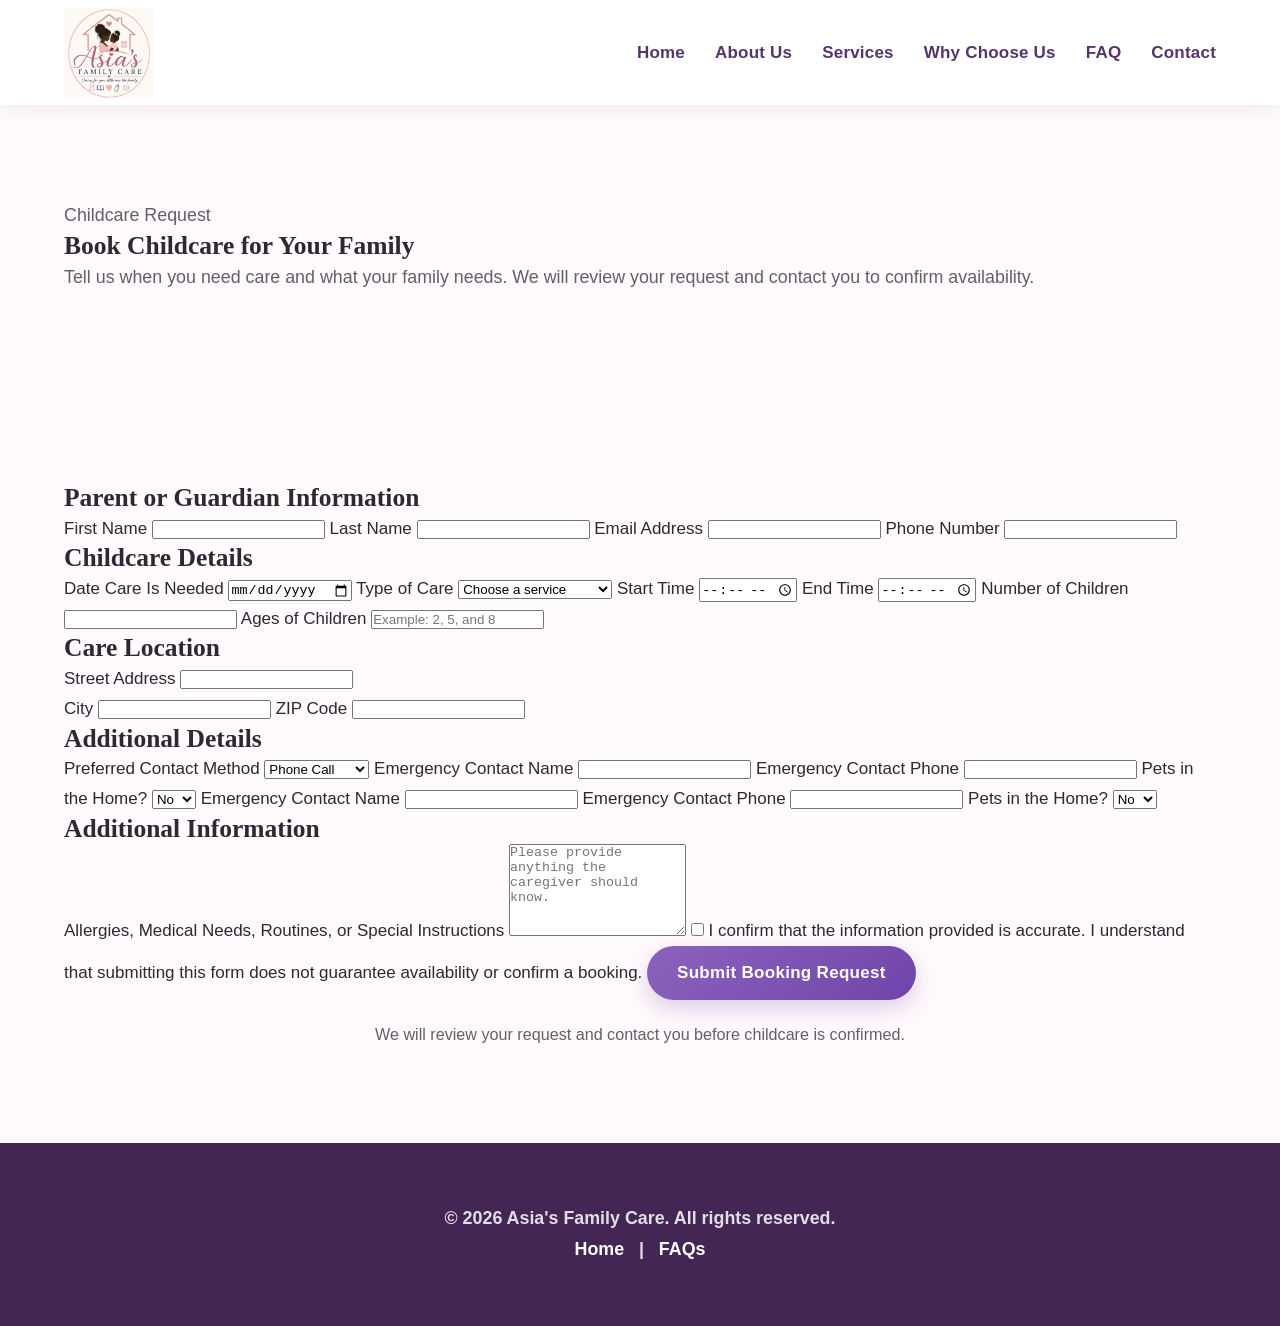
==== book.html @ 5b21bbe9 "Update book.html" ====
<!DOCTYPE html>
<html lang="en">

<head>
  <meta charset="UTF-8">

  <meta
    name="viewport"
    content="width=device-width, initial-scale=1.0"
  >

  <title>Book Childcare | Asia's Family Care</title>

  <meta
    name="description"
    content="Request in-home babysitting or nanny services from Asia's Family Care."
  >

  <link
    rel="stylesheet"
    href="https://cdnjs.cloudflare.com/ajax/libs/font-awesome/6.5.2/css/all.min.css"
  >

  <link rel="stylesheet" href="styles.css">
</head>

<body>

  <header class="site-header">
    <div class="container header-inner">

      <a href="index.html" aria-label="Asia's Family Care home">
        <img
          src="logo.jpg.jpeg"
          alt="Asia's Family Care"
          class="logo"
        >
      </a>

      <button
        class="menu-button"
        type="button"
        aria-label="Open navigation menu"
        aria-expanded="false"
      >
        <i class="fa-solid fa-bars"></i>
      </button>

      <nav class="main-nav">
        <a href="index.html">Home</a>
        <a href="index.html#about">About Us</a>
        <a href="index.html#services">Services</a>
        <a href="index.html#why-choose-us">Why Choose Us</a>
        <a href="faq.html">FAQ</a>
        <a href="index.html#contact">Contact</a>
      </nav>

    </div>
  </header>

  <main>

    <section class="booking-intro">
      <div class="container">

        <p class="booking-label">Childcare Request</p>

        <h1>Book Childcare for Your Family</h1>

        <p>
          Tell us when you need care and what your family needs.
          We will review your request and contact you to confirm availability.
        </p>

      </div>
    </section>

    <section class="booking-form-section">
      <div class="container">

        <form
          class="booking-form"
          action="https://formsubmit.co/asiafamilycare3@gmail.com"
          method="POST"
        >

          <input
            type="hidden"
            name="_subject"
            value="New Childcare Booking Request"
          >

          <input
            type="hidden"
            name="_captcha"
            value="false"
          >

          <input
            type="hidden"
            name="_template"
            value="table"
          >

          <h2>Parent or Guardian Information</h2>

          <div class="form-grid">

            <label>
              First Name
              <input
                type="text"
                name="First Name"
                required
              >
            </label>

            <label>
              Last Name
              <input
                type="text"
                name="Last Name"
                required
              >
            </label>

            <label>
              Email Address
              <input
                type="email"
                name="Email"
                required
              >
            </label>

            <label>
              Phone Number
              <input
                type="tel"
                name="Phone Number"
                required
              >
            </label>

          </div>

          <h2>Childcare Details</h2>

          <div class="form-grid">

            <label>
              Date Care Is Needed
              <input
                type="date"
                name="Care Date"
                required
              >
            </label>

            <label>
              Type of Care
              <select
                name="Type of Care"
                required
              >
                <option value="">Choose a service</option>
                <option>In-Home Babysitting</option>
                <option>Nanny Services</option>
                <option>Overnight Childcare</option>
                <option>Date Night Babysitting</option>
                <option>Last-Minute Care</option>
                <option>Flexible Scheduling</option>
              </select>
            </label>

            <label>
              Start Time
              <input
                type="time"
                name="Start Time"
                required
              >
            </label>

            <label>
              End Time
              <input
                type="time"
                name="End Time"
                required
              >
            </label>

            <label>
              Number of Children
              <input
                type="number"
                name="Number of Children"
                min="1"
                required
              >
            </label>

            <label>
              Ages of Children
              <input
                type="text"
                name="Ages of Children"
                placeholder="Example: 2, 5, and 8"
                required
              >
            </label>

          </div>

          <h2>Care Location</h2>

          <label>
            Street Address
            <input
              type="text"
              name="Street Address"
              required
            >
          </label>

          <div class="form-grid">

            <label>
              City
              <input
                type="text"
                name="City"
                required
              >
            </label>

            <label>
              ZIP Code
              <input
                type="text"
                name="ZIP Code"
                required
              >
            </label>

          </div>
          <h2>Additional Details</h2>

<div class="form-grid">

  <label>
    Preferred Contact Method
    <select name="Preferred Contact Method">
      <option>Phone Call</option>
      <option>Text Message</option>
      <option>Email</option>
    </select>
  </label>
<label>
  Emergency Contact Name
  <input type="text" name="Emergency Contact Name">
</label>

<label>
  Emergency Contact Phone
  <input type="tel" name="Emergency Contact Phone">
</label>

<label>
  Pets in the Home?
  <select name="Pets in Home">
    <option>No</option>
    <option>Yes</option>
  </select>
</label>
  <label>
    Emergency Contact Name
    <input type="text" name="Emergency Contact Name">
  </label>

  <label>
    Emergency Contact Phone
    <input type="tel" name="Emergency Contact Phone">
  </label>

  <label>
    Pets in the Home?
    <select name="Pets in Home">
      <option>No</option>
      <option>Yes</option>
    </select>
  </label>

</div>

          <h2>Additional Information</h2>

          <label>
            Allergies, Medical Needs, Routines, or Special Instructions
            <textarea
              name="Special Instructions"
              rows="6"
              placeholder="Please provide anything the caregiver should know."
            ></textarea>
          </label>

          <label class="checkbox-row">
            <input
              type="checkbox"
              name="Information Confirmation"
              required
            >

            <span>
              I confirm that the information provided is accurate.
              I understand that submitting this form does not guarantee
              availability or confirm a booking.
            </span>
          </label>

          <button
            type="submit"
            class="button booking-submit-button"
          >
            Submit Booking Request
          </button>

          <p class="form-note">
            We will review your request and contact you before childcare is confirmed.
          </p>

        </form>

      </div>
    </section>

  </main>

  <footer>
    <div class="container">

      <p>
        &copy; 2026 Asia's Family Care. All rights reserved.
      </p>

      <p>
        <a href="index.html">Home</a>
        &nbsp; | &nbsp;
        <a href="faq.html">FAQs</a>
      </p>

    </div>
  </footer>

  <script src="script.js"></script>

</body>
</html>
---- styles.css ----
/* =========================================
   Asia's Family Care
   Professional Website Styles
========================================= */

:root {
  --purple-dark: #56356c;
  --purple: #8b63bd;
  --purple-light: #eee5f8;
  --pink: #d9689d;
  --pink-light: #fff1f7;
  --cream: #fffafc;
  --white: #ffffff;
  --text-dark: #2f2733;
  --text-light: #665d69;
  --border: #e7dce9;
  --shadow: 0 12px 35px rgba(73, 45, 82, 0.12);
  --shadow-hover: 0 18px 45px rgba(73, 45, 82, 0.18);
}

/* Reset */

* {
  margin: 0;
  padding: 0;
  box-sizing: border-box;
}

html {
  scroll-behavior: smooth;
  font-size: 17px;
}

body {
  font-family: "Segoe UI", Arial, Helvetica, sans-serif;
  background: var(--cream);
  color: var(--text-dark);
  line-height: 1.75;
  animation: pageFadeIn 0.7s ease-in;
}

img {
  max-width: 100%;
}

.container {
  width: min(90%, 1200px);
  margin: 0 auto;
}

/* Headings and text */

h1,
h2,
h3 {
  font-family: Georgia, "Times New Roman", serif;
  line-height: 1.2;
}

p {
  font-size: 1.05rem;
  color: var(--text-light);
}

section {
  padding: 95px 0;
}

/* Header */

header {
  background: rgba(255, 255, 255, 0.97);
  box-shadow: 0 3px 18px rgba(50, 35, 55, 0.08);
  position: sticky;
  top: 0;
  z-index: 1000;
}

.header-inner {
  min-height: 105px;
  display: flex;
  justify-content: space-between;
  align-items: center;
  gap: 30px;
}

.logo {
  display: block;
  height: 90px;
  width: auto;
  animation: logoDrop 0.8s ease-out;
}

.main-nav,
nav {
  display: flex;
  align-items: center;
  gap: 30px;
}

.main-nav a,
nav a {
  position: relative;
  color: var(--purple-dark);
  text-decoration: none;
  font-size: 1rem;
  font-weight: 700;
  letter-spacing: 0.2px;
  transition: color 0.25s ease;
}

.main-nav a::after,
nav a::after {
  content: "";
  position: absolute;
  left: 0;
  bottom: -7px;
  width: 0;
  height: 3px;
  background: var(--pink);
  border-radius: 10px;
  transition: width 0.25s ease;
}

.main-nav a:hover,
nav a:hover {
  color: var(--pink);
}

.main-nav a:hover::after,
nav a:hover::after {
  width: 100%;
}

/* Mobile menu button */

.menu-button {
  display: none;
  border: 0;
  background: var(--purple-light);
  color: var(--purple-dark);
  padding: 11px 15px;
  border-radius: 10px;
  font-size: 1.4rem;
  cursor: pointer;
}

/* Buttons */

.button,
.quote-submit-button {
  display: inline-flex;
  justify-content: center;
  align-items: center;
  min-height: 54px;
  padding: 14px 30px;
  border: none;
  border-radius: 50px;
  background: linear-gradient(135deg, var(--purple), #7045aa);
  color: var(--white);
  text-decoration: none;
  font-size: 1rem;
  font-weight: 800;
  letter-spacing: 0.3px;
  cursor: pointer;
  box-shadow: 0 9px 22px rgba(112, 69, 170, 0.23);
  transition:
    transform 0.25s ease,
    box-shadow 0.25s ease,
    background 0.25s ease;
}

.button:hover,
.quote-submit-button:hover {
  background: linear-gradient(135deg, #7e55b7, #603593);
  transform: translateY(-3px);
  box-shadow: 0 13px 28px rgba(112, 69, 170, 0.3);
}

.button:active,
.quote-submit-button:active {
  transform: scale(0.97);
}

/* Hero section */

.hero {
  position: relative;
  overflow: hidden;
  padding: 110px 0;
  background:
    radial-gradient(circle at 85% 20%, rgba(217, 104, 157, 0.13), transparent 34%),
    linear-gradient(135deg, #fff6fa 0%, #f1eafd 100%);
}

.hero::before {
  content: "";
  position: absolute;
  width: 280px;
  height: 280px;
  border-radius: 50%;
  top: -130px;
  left: -100px;
  background: rgba(139, 99, 189, 0.08);
}

.hero-grid {
  position: relative;
  display: grid;
  grid-template-columns: 1.05fr 0.95fr;
  gap: 70px;
  align-items: center;
}

.hero h1 {
  max-width: 720px;
  margin-bottom: 24px;
  color: var(--purple-dark);
  font-size: clamp(3rem, 6vw, 4.5rem);
  letter-spacing: -1.5px;
}

.hero h1 span,
.hero span {
  color: var(--pink);
}

.hero p {
  max-width: 650px;
  margin-bottom: 34px;
  font-size: 1.25rem;
  line-height: 1.75;
}

.hero img {
  width: 100%;
  display: block;
  border-radius: 30px;
  border: 8px solid rgba(255, 255, 255, 0.75);
  box-shadow: 0 25px 60px rgba(59, 38, 66, 0.2);
}

/* Section headings */

.section-heading {
  max-width: 750px;
  margin: 0 auto 60px;
  text-align: center;
}

.section-heading h2 {
  margin-bottom: 16px;
  color: var(--purple-dark);
  font-size: clamp(2.3rem, 4vw, 3.2rem);
}

.section-heading h2::after {
  content: "";
  display: block;
  width: 75px;
  height: 5px;
  margin: 18px auto 0;
  border-radius: 10px;
  background: linear-gradient(90deg, var(--purple), var(--pink));
}

.section-heading p {
  font-size: 1.1rem;
}

/* Services */

.service-grid {
  display: grid;
  grid-template-columns: repeat(auto-fit, minmax(270px, 1fr));
  gap: 32px;
}

.service-card,
.feature-card {
  position: relative;
  overflow: hidden;
  min-height: 100%;
  padding: 42px 32px;
  border: 1px solid rgba(139, 99, 189, 0.12);
  border-radius: 24px;
  background: var(--white);
  text-align: center;
  box-shadow: var(--shadow);
  animation: fadeUp 0.8s ease both;
  transition:
    transform 0.3s ease,
    box-shadow 0.3s ease,
    border-color 0.3s ease;
}

.service-card::before,
.feature-card::before {
  content: "";
  position: absolute;
  top: 0;
  left: 0;
  width: 100%;
  height: 6px;
  background: linear-gradient(90deg, var(--purple), var(--pink));
}

.service-card:hover,
.feature-card:hover {
  transform: translateY(-10px);
  border-color: rgba(139, 99, 189, 0.3);
  box-shadow: var(--shadow-hover);
}

.service-card h3,
.feature-card h3 {
  margin: 22px 0 14px;
  color: var(--purple-dark);
  font-size: 1.55rem;
}

.service-card p,
.feature-card p {
  font-size: 1.02rem;
}

/* About and welcome image layouts */

.about-grid,
.welcome-grid {
  display: grid;
  grid-template-columns: 1fr 1fr;
  align-items: center;
  gap: 65px;
}

.about-image,
.welcome-image,
.caregiver-image {
  width: 100%;
  height: auto;
  overflow: visible;
}

.about-image img,
.welcome-image img,
.caregiver-image img {
  width: 100%;
  height: auto;
  max-height: none;
  object-fit: contain;
  object-position: center;
  display: block;
  border-radius: 25px;
  box-shadow: var(--shadow);
}

/* About preview */

.about-preview {
  background: var(--white);
}

.about-preview h2 {
  margin-bottom: 20px;
  color: var(--purple-dark);
  font-size: clamp(2.2rem, 4vw, 3rem);
}

.about-preview p {
  margin-bottom: 18px;
}

/* Why choose us */

.why-choose-us {
  position: relative;
  overflow: hidden;
  background:
    radial-gradient(circle at 90% 10%, rgba(255, 255, 255, 0.12), transparent 28%),
    linear-gradient(135deg, #8b63bd 0%, #5c3875 100%);
  color: var(--white);
  animation: fadeUp 0.8s ease both;
}

.why-choose-us h2,
.why-choose-us h3 {
  color: var(--white);
}

.why-choose-us p {
  color: rgba(255, 255, 255, 0.9);
}

/* FAQ */

.faq-item {
  max-width: 850px;
  margin: 0 auto 20px;
  padding: 25px 28px;
  border: 1px solid var(--border);
  border-radius: 16px;
  background: var(--white);
  box-shadow: 0 8px 24px rgba(66, 43, 73, 0.08);
  animation: fadeUp 0.8s ease both;
}

.faq-item h3 {
  margin-bottom: 10px;
  color: var(--purple-dark);
  font-size: 1.3rem;
}

/* Quote page */

.quote-intro {
  padding: 75px 20px 45px;
  background:
    radial-gradient(circle at 80% 20%, rgba(217, 104, 157, 0.1), transparent 30%),
    #fff8fb;
  text-align: center;
}

.quote-intro h1 {
  margin-bottom: 18px;
  color: var(--purple-dark);
  font-size: clamp(2.5rem, 5vw, 4rem);
}

.quote-intro p {
  max-width: 700px;
  margin: 0 auto;
  font-size: 1.15rem;
}

.quote-form-section {
  padding: 35px 20px 90px;
  background: #fff8fb;
}

.quote-form {
  max-width: 760px;
  margin: 0 auto;
  padding: 42px;
  border: 1px solid rgba(139, 99, 189, 0.14);
  border-radius: 26px;
  background: var(--white);
  box-shadow: 0 18px 50px rgba(67, 42, 76, 0.12);
}

.quote-form label {
  display: block;
  margin-bottom: 23px;
  color: #493253;
  font-size: 1rem;
  font-weight: 750;
}

.quote-form input,
.quote-form select,
.quote-form textarea {
  display: block;
  width: 100%;
  min-height: 52px;
  margin-top: 9px;
  padding: 14px 16px;
  border: 1.5px solid #d7c8dd;
  border-radius: 12px;
  background: #fff;
  color: var(--text-dark);
  font: inherit;
  font-size: 1rem;
  transition:
    border-color 0.2s ease,
    box-shadow 0.2s ease;
}

.quote-form textarea {
  min-height: 145px;
  resize: vertical;
}

.quote-form input:focus,
.quote-form select:focus,
.quote-form textarea:focus {
  outline: none;
  border-color: var(--purple);
  box-shadow: 0 0 0 4px rgba(139, 99, 189, 0.14);
}

.quote-form .checkbox-row {
  display: flex;
  align-items: flex-start;
  gap: 12px;
  font-weight: 500;
  line-height: 1.55;
}

.quote-form .checkbox-row input {
  width: 21px;
  height: 21px;
  min-height: 0;
  margin-top: 4px;
  flex-shrink: 0;
}

.quote-submit-button {
  width: 100%;
  margin-top: 8px;
  font-size: 1.05rem;
}

.form-note {
  margin-top: 20px;
  text-align: center;
  color: var(--text-light);
  font-size: 0.95rem;
}

/* Floating booking button */

.floating-book-button {
  animation: gentlePulse 2.3s infinite;
}

/* Footer */

footer {
  padding: 60px 20px;
  background: #432653;
  color: var(--white);
  text-align: center;
}

footer p {
  color: rgba(255, 255, 255, 0.85);
}

footer a {
  color: var(--white);
  font-weight: 700;
  text-decoration: none;
}

footer a:hover {
  color: #f3b7d1;
  text-decoration: underline;
}

/* Animations */

@keyframes pageFadeIn {
  from {
    opacity: 0;
  }

  to {
    opacity: 1;
  }
}

@keyframes logoDrop {
  from {
    opacity: 0;
    transform: translateY(-18px);
  }

  to {
    opacity: 1;
    transform: translateY(0);
  }
}

@keyframes fadeUp {
  from {
    opacity: 0;
    transform: translateY(24px);
  }

  to {
    opacity: 1;
    transform: translateY(0);
  }
}

@keyframes gentlePulse {
  0%,
  100% {
    transform: scale(1);
  }

  50% {
    transform: scale(1.05);
  }
}

/* Tablet and mobile */

@media (max-width: 900px) {
  html {
    font-size: 16px;
  }

  section {
    padding: 75px 0;
  }

  .header-inner {
    min-height: 88px;
  }

  .logo {
    height: 72px;
  }

  .menu-button {
    display: block;
  }

  .main-nav,
  nav {
    display: none;
    position: absolute;
    top: 100%;
    left: 0;
    width: 100%;
    padding: 22px 5%;
    background: var(--white);
    box-shadow: 0 15px 25px rgba(50, 35, 55, 0.12);
  }

  .main-nav.open,
  nav.open {
    display: flex !important;
    flex-direction: column;
    align-items: flex-start;
    gap: 18px;
  }

  .main-nav a,
  nav a {
    width: 100%;
    padding: 8px 0;
    font-size: 1.05rem;
  }

  .hero {
    padding: 75px 0;
  }

  .hero-grid,
  .about-grid,
  .welcome-grid {
    grid-template-columns: 1fr;
    gap: 42px;
  }

  .hero-grid {
    text-align: center;
  }

  .hero h1 {
    margin-left: auto;
    margin-right: auto;
    font-size: clamp(2.7rem, 9vw, 3.8rem);
  }

  .hero p {
    margin-left: auto;
    margin-right: auto;
  }

  .hero img {
    max-width: 700px;
    margin: 0 auto;
  }
}

/* Small phones */

@media (max-width: 600px) {
  .container {
    width: 92%;
  }

  section {
    padding: 62px 0;
  }

  .hero {
    padding: 58px 0;
  }

  .hero h1 {
    font-size: 2.65rem;
    letter-spacing: -0.7px;
  }

  .hero p {
    font-size: 1.08rem;
  }

  .section-heading {
    margin-bottom: 42px;
  }

  .section-heading h2 {
    font-size: 2.25rem;
  }

  .service-grid {
    grid-template-columns: 1fr;
  }

  .service-card,
  .feature-card {
    padding: 35px 24px;
  }

  .quote-intro {
    padding: 58px 18px 35px;
  }

  .quote-intro h1 {
    font-size: 2.45rem;
  }

  .quote-form-section {
    padding: 25px 14px 65px;
  }

  .quote-form {
    padding: 28px 19px;
    border-radius: 20px;
  }

  .button {
    width: 100%;
    max-width: 330px;
  }
}

/* Accessibility */

@media (prefers-reduced-motion: reduce) {
  *,
  *::before,
  *::after {
    animation: none !important;
    transition: none !important;
    scroll-behavior: auto !important;
  }
}
/* Stronger, bolder website text */

body {
  font-weight: 500;
}

.hero h1 {
  font-weight: 900;
  letter-spacing: -1px;
  text-shadow: 0 2px 8px rgba(93, 59, 115, 0.08);
}

.hero p {
  font-weight: 600;
  color: #4b4050;
}

.hero > .container p:first-child,
.hero-grid > div > p:first-child {
  font-weight: 700;
  color: #4d3b58;
  letter-spacing: 0.3px;
}

.section-heading h2,
.about-preview h2,
.quote-intro h1 {
  font-weight: 900;
}

.section-heading p,
.about-preview p,
.service-card p,
.feature-card p,
.faq-item p {
  font-weight: 500;
  color: #514756;
}

.service-card h3,
.feature-card h3,
.faq-item h3 {
  font-weight: 800;
}

nav a,
.main-nav a {
  font-weight: 800;
}

.button,
.quote-submit-button {
  font-weight: 900;
}

footer,
footer p,
footer a {
  font-weight: 600;
}
.service-icon{
    width:90px;
    height:90px;
    margin:0 auto 25px;
    border-radius:50%;
    background:linear-gradient(135deg,#fde7f2,#efe8ff);
    display:flex;
    align-items:center;
    justify-content:center;
    box-shadow:0 10px 25px rgba(111,63,133,.15);
}

.service-icon i{
    font-size:42px;
    color:#7a4bb8;
}

.service-card:hover .service-icon{
    transform:scale(1.08);
    transition:.3s;
}
}
/* Professional FAQ cards */

.faq-preview-list{
  max-width:850px;
  margin:0 auto;
  display:grid;
  gap:16px;
}

.faq-preview-list details{
  background:white;
  border:1px solid #e7dce9;
  border-radius:18px;
  box-shadow:0 8px 24px rgba(66,43,73,.08);
  overflow:hidden;
}

.faq-preview-list summary{
  position:relative;
  padding:22px 65px 22px 24px;
  color:#56356c;
  font-size:1.12rem;
  font-weight:800;
  cursor:pointer;
  list-style:none;
}

.faq-preview-list summary::-webkit-details-marker{
  display:none;
}

.faq-preview-list summary::after{
  content:"+";
  position:absolute;
  right:22px;
  top:50%;
  transform:translateY(-50%);
  width:34px;
  height:34px;
  display:flex;
  align-items:center;
  justify-content:center;
  border-radius:50%;
  background:#eee5f8;
  color:#7045aa;
  font-size:24px;
  font-weight:bold;
}

.faq-preview-list details[open] summary::after{
  content:"−";
}

.faq-preview-list details p{
  padding:0 24px 22px;
  color:#514756;
  font-size:1rem;
  line-height:1.7;
}

.faq-preview-list details[open]{
  border-color:#cbb5df;
  box-shadow:0 12px 30px rgba(86,53,108,.14);
}
/* Full FAQ page */

.faq-page-intro {
  padding: 85px 0 45px;
  background:
    radial-gradient(
      circle at 85% 15%,
      rgba(217, 104, 157, 0.12),
      transparent 30%
    ),
    linear-gradient(135deg, #fff7fb, #f3edff);
}

.faq-page-intro .section-heading {
  margin-bottom: 0;
}

.faq-page-intro .section-heading > p:first-child {
  margin-bottom: 12px;
  color: var(--pink);
  font-weight: 800;
  letter-spacing: 1px;
  text-transform: uppercase;
}

.faq-page-intro h1 {
  margin-bottom: 20px;
  color: var(--purple-dark);
  font-size: clamp(2.7rem, 6vw, 4.4rem);
}

.faq-page-section {
  padding: 70px 0 95px;
  background: var(--cream);
}

.faq-booking-box {
  max-width: 850px;
  margin: 55px auto 0;
  padding: 45px 30px;
  border-radius: 25px;
  background:
    radial-gradient(
      circle at 90% 10%,
      rgba(255, 255, 255, 0.13),
      transparent 30%
    ),
    linear-gradient(135deg, var(--purple), var(--purple-dark));
  color: white;
  text-align: center;
  box-shadow: var(--shadow-hover);
}

.faq-booking-box p {
  margin-bottom: 8px;
  color: rgba(255, 255, 255, 0.88);
  font-weight: 600;
}

.faq-booking-box h2 {
  margin-bottom: 25px;
  color: white;
  font-size: clamp(2rem, 5vw, 3rem);
}

.faq-booking-box .button {
  background: white;
  color: var(--purple-dark);
}

.faq-booking-box .button:hover {
  background: var(--pink-light);
}

@media (max-width: 600px) {
  .faq-page-intro {
    padding: 60px 0 35px;
  }

  .faq-page-intro h1 {
    font-size: 2.65rem;
  }

  .faq-page-section {
    padding: 50px 0 70px;
  }

  .faq-preview-list summary {
    padding: 20px 62px 20px 20px;
    font-size: 1.05rem;
  }

  .faq-preview-list details p {
    padding: 0 20px 20px;
  }

  .faq-booking-box {
    padding: 38px 22px;
  }
}
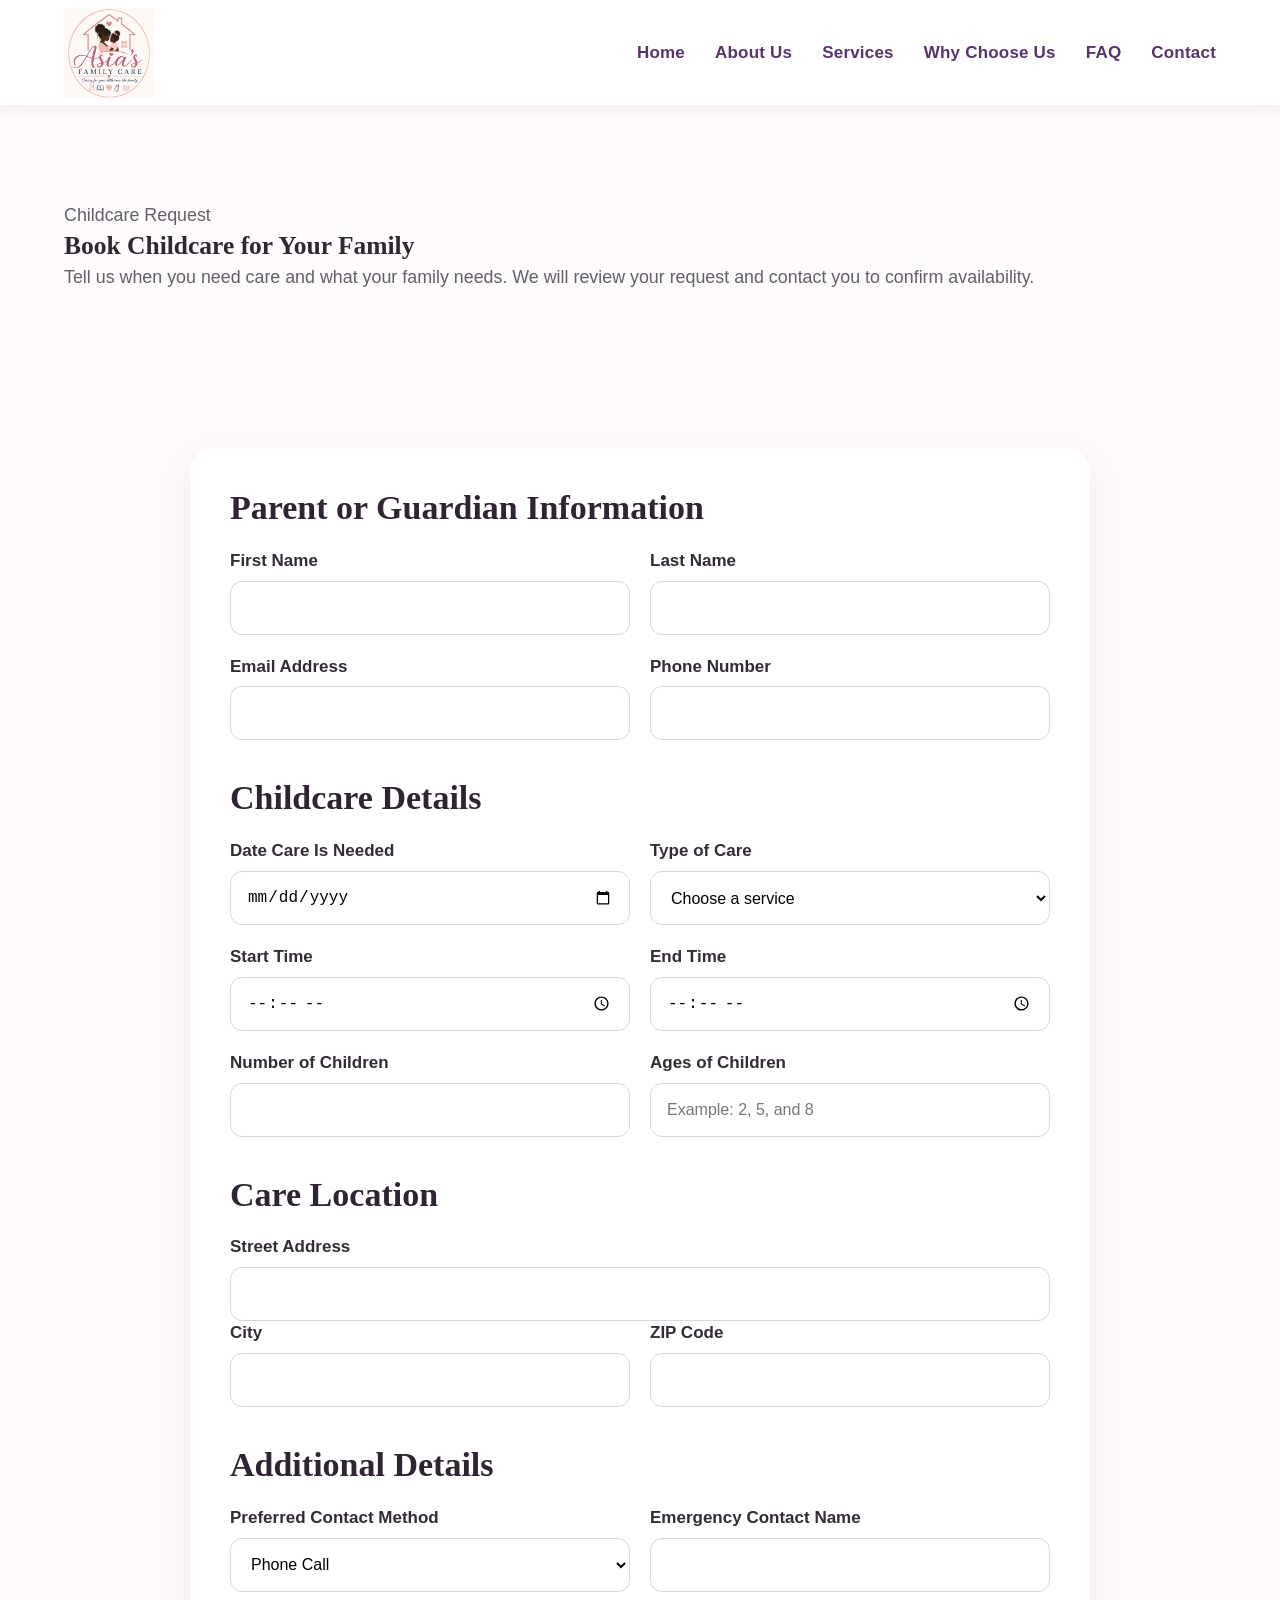
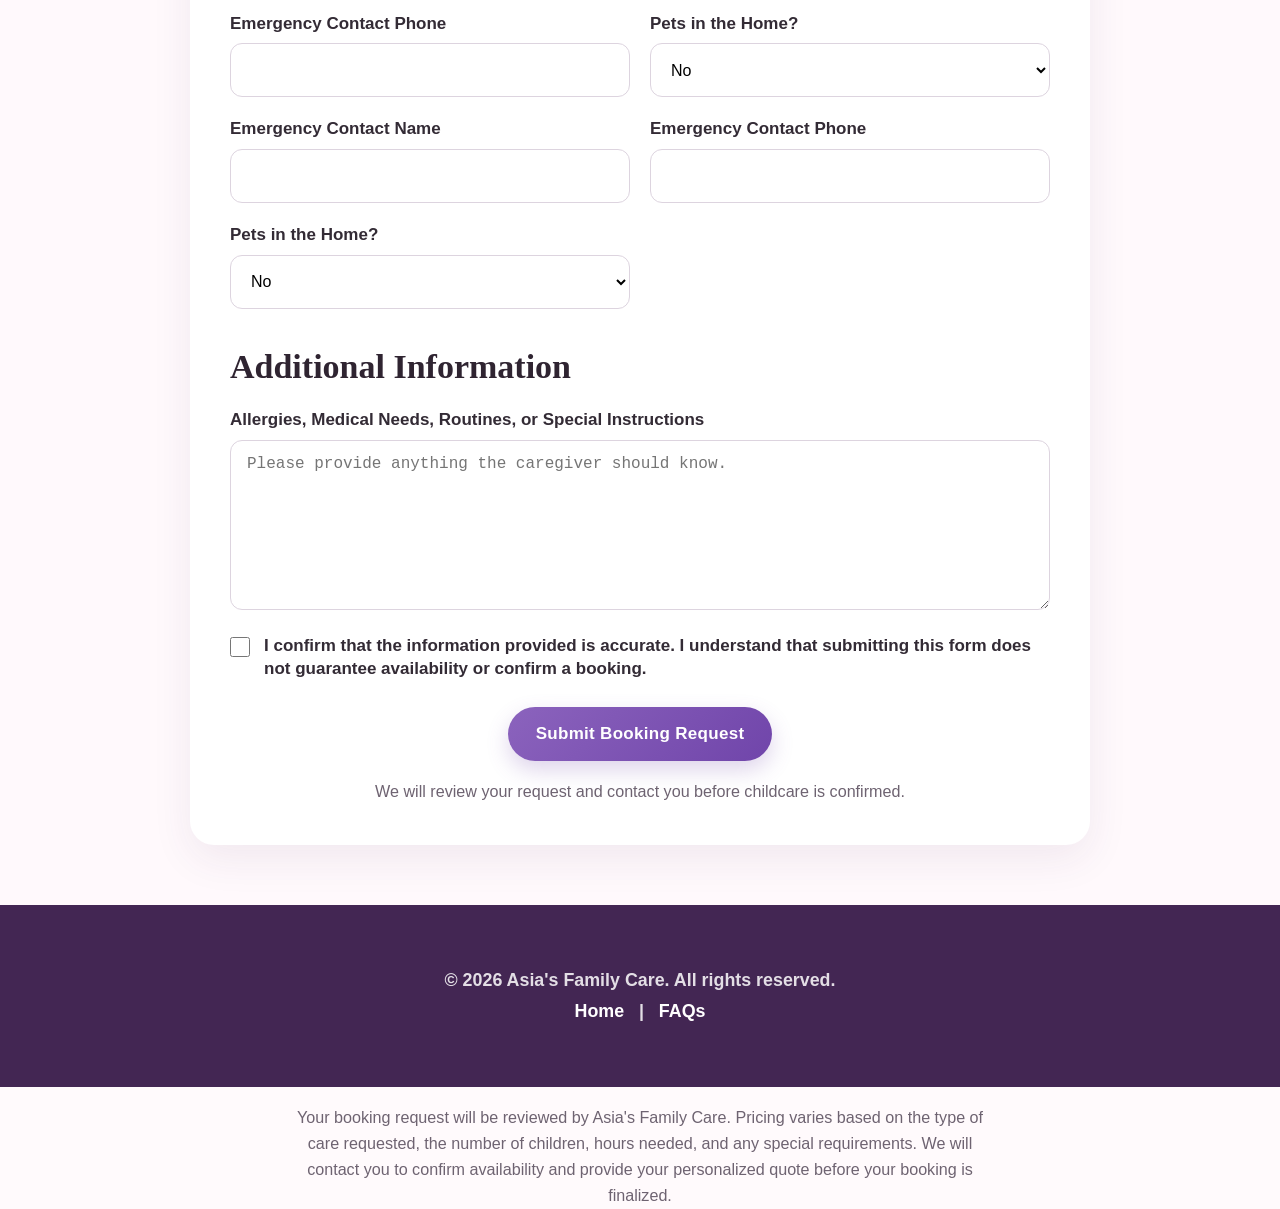
==== commit 13bc7d2d: "Update book.html" ====
--- a/book.html
+++ b/book.html
@@ -357,3 +357,6 @@
 
 </body>
 </html>
+<p class="form-note">
+  Your booking request will be reviewed by Asia's Family Care. Pricing varies based on the type of care requested, the number of children, hours needed, and any special requirements. We will contact you to confirm availability and provide your personalized quote before your booking is finalized.
+</p>
--- a/styles.css
+++ b/styles.css
@@ -997,3 +997,174 @@
     padding: 38px 22px;
   }
 }
+/* Booking form layout */
+.booking-form {
+  width: 100%;
+  max-width: 850px;
+  margin: 0 auto;
+  padding: 28px;
+  background: #ffffff;
+  border-radius: 24px;
+  box-sizing: border-box;
+}
+
+.booking-form h2 {
+  margin-top: 30px;
+  margin-bottom: 18px;
+}
+
+.booking-form label {
+  display: flex;
+  flex-direction: column;
+  gap: 8px;
+  width: 100%;
+  font-weight: 600;
+}
+
+.form-grid {
+  display: grid;
+  grid-template-columns: repeat(2, minmax(0, 1fr));
+  gap: 20px;
+}
+
+.booking-form input,
+.booking-form select,
+.booking-form textarea {
+  display: block;
+  width: 100%;
+  min-width: 0;
+  padding: 14px 16px;
+  font-size: 16px;
+  border: 1px solid #ddd4df;
+  border-radius: 12px;
+  background: #ffffff;
+  box-sizing: border-box;
+}
+
+.booking-form textarea {
+  resize: vertical;
+}
+
+/* Phone layout */
+@media (max-width: 700px) {
+  .booking-form-section {
+    padding: 35px 16px;
+  }
+
+  .booking-form {
+    padding: 22px 18px;
+    border-radius: 18px;
+  }
+
+  .form-grid {
+    grid-template-columns: 1fr;
+    gap: 16px;
+  }
+
+  .booking-form h2 {
+    font-size: 32px;
+    line-height: 1.1;
+  }
+
+  .booking-form label {
+    font-size: 18px;
+  }
+
+  .booking-form input,
+  .booking-form select,
+  .booking-form textarea {
+    width: 100%;
+    font-size: 16px;
+  }
+}
+/* Final booking page cleanup */
+
+.booking-form-section {
+  background: #fff9fc;
+  padding: 60px 20px;
+}
+
+.booking-form {
+  max-width: 900px;
+  padding: 40px;
+  box-shadow: 0 14px 40px rgba(77, 42, 91, 0.08);
+}
+
+.booking-form h2 {
+  color: #2f2431;
+  font-size: 34px;
+  margin-top: 38px;
+  margin-bottom: 20px;
+}
+
+.booking-form h2:first-of-type {
+  margin-top: 0;
+}
+
+.booking-form label {
+  color: #332b35;
+  line-height: 1.4;
+}
+
+.booking-form input,
+.booking-form select,
+.booking-form textarea {
+  min-height: 54px;
+}
+
+.booking-form textarea {
+  min-height: 170px;
+}
+
+.checkbox-row {
+  display: grid !important;
+  grid-template-columns: 22px 1fr;
+  align-items: start;
+  gap: 12px !important;
+  margin-top: 24px;
+}
+
+.checkbox-row input {
+  width: 20px !important;
+  min-height: 20px !important;
+  margin-top: 3px;
+}
+
+.booking-submit-button {
+  display: block;
+  width: fit-content;
+  margin: 26px auto 0;
+  padding: 16px 28px;
+  border: none;
+  cursor: pointer;
+}
+
+.form-note {
+  max-width: 720px;
+  margin: 18px auto 0;
+  text-align: center;
+  line-height: 1.6;
+  color: #6e6371;
+}
+
+@media (max-width: 700px) {
+  .booking-form-section {
+    padding: 28px 12px;
+  }
+
+  .booking-form {
+    padding: 26px 18px;
+  }
+
+  .booking-form h2 {
+    font-size: 30px;
+  }
+
+  .booking-submit-button {
+    width: 100%;
+  }
+
+  .form-note {
+    text-align: left;
+  }
+}
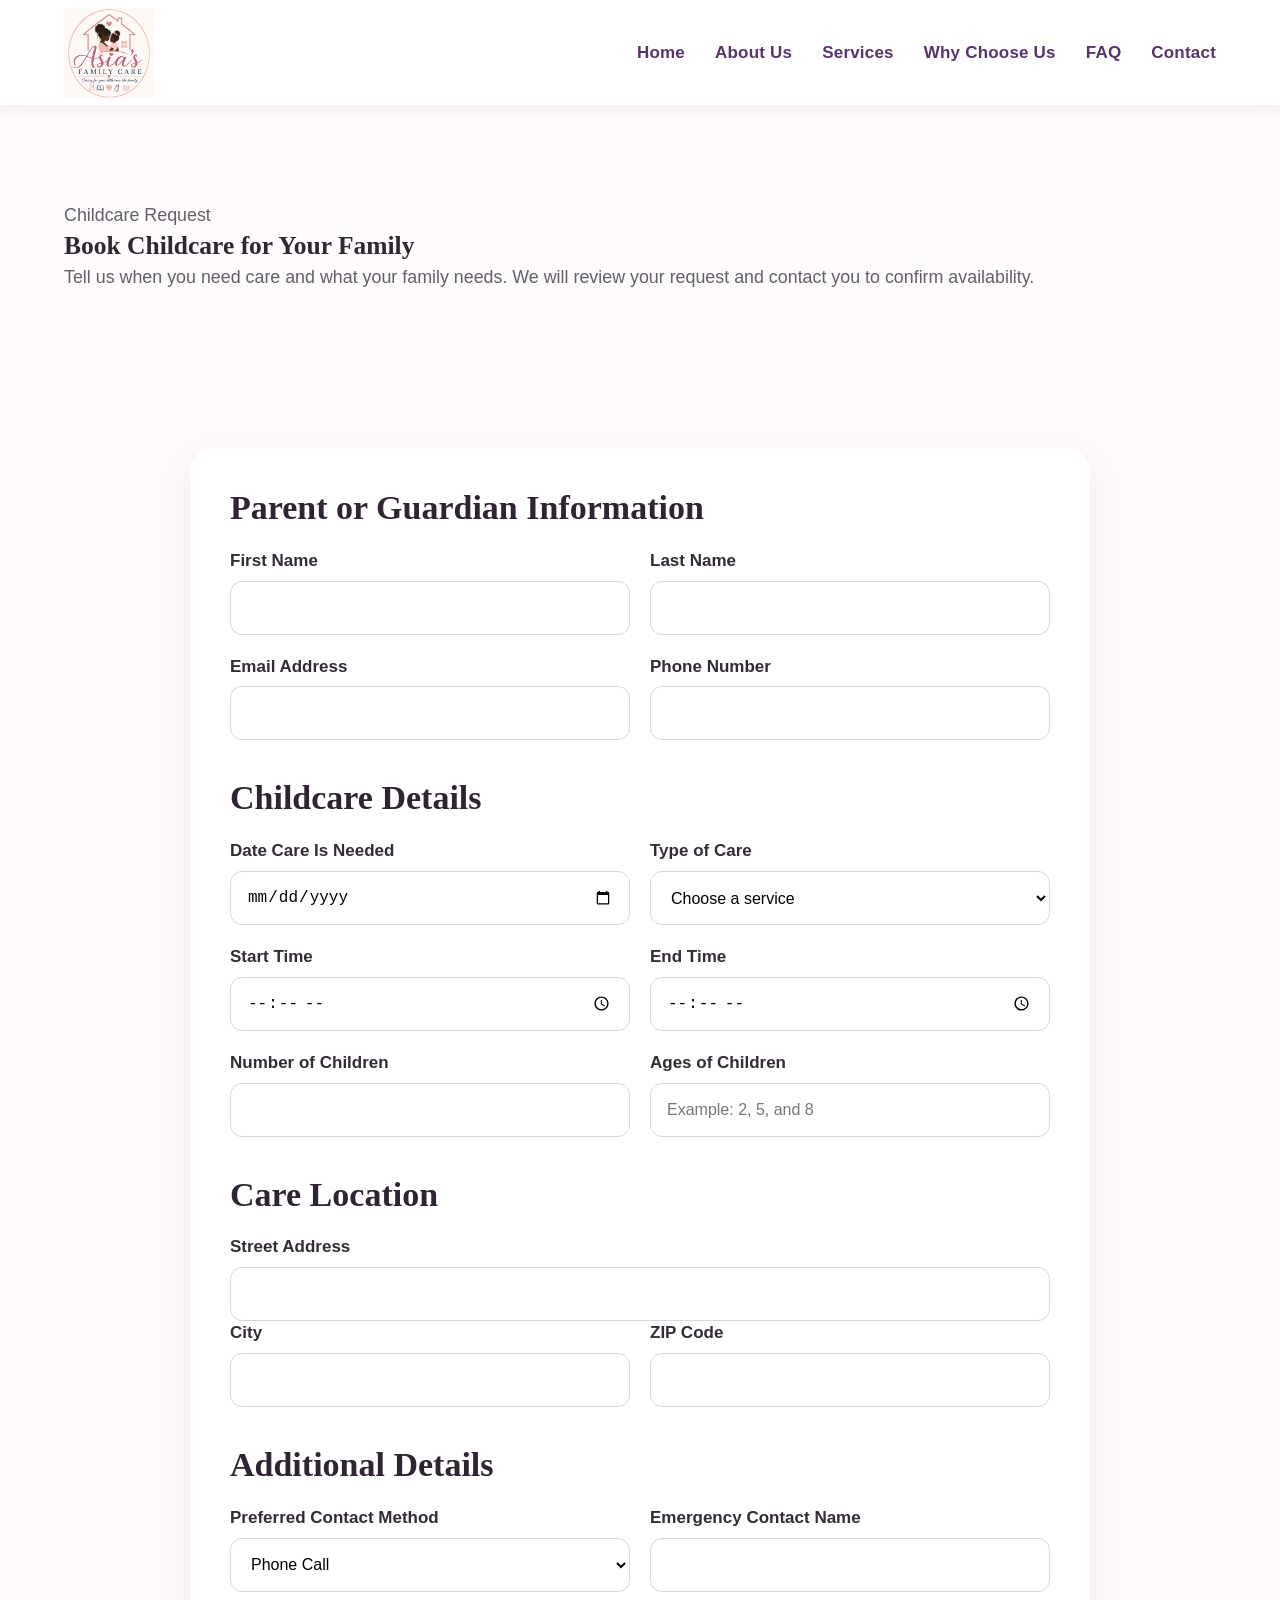
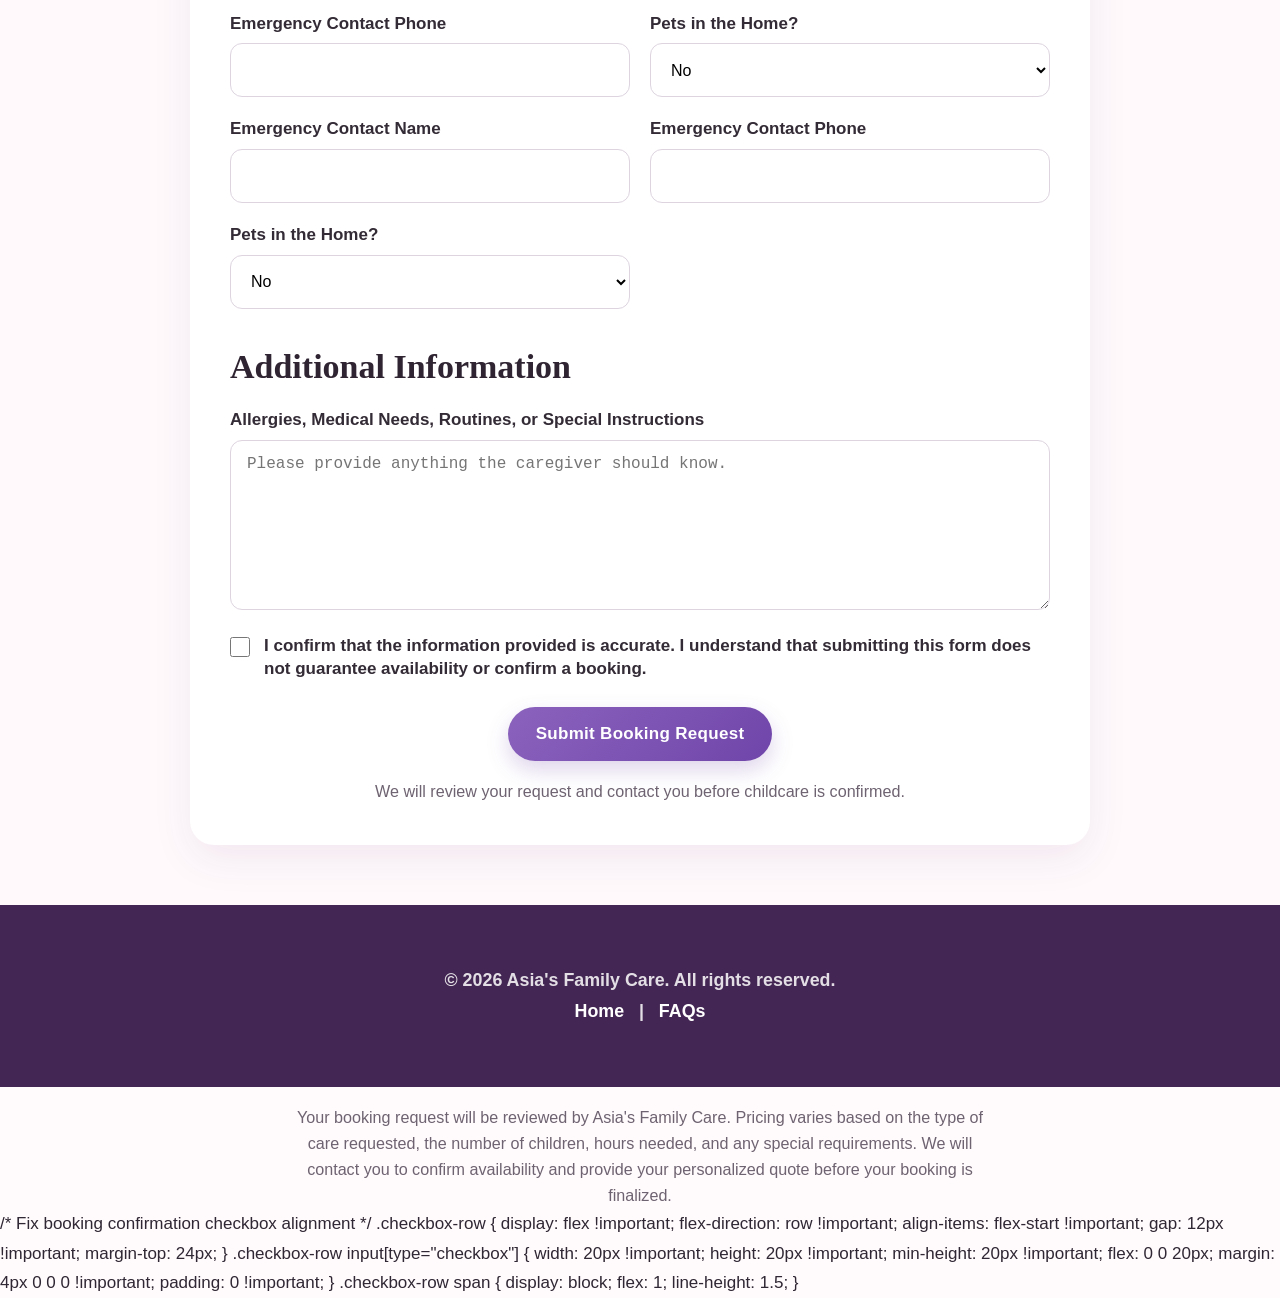
==== commit d58918f8: "Update book.html" ====
--- a/book.html
+++ b/book.html
@@ -360,3 +360,26 @@
 <p class="form-note">
   Your booking request will be reviewed by Asia's Family Care. Pricing varies based on the type of care requested, the number of children, hours needed, and any special requirements. We will contact you to confirm availability and provide your personalized quote before your booking is finalized.
 </p>
+/* Fix booking confirmation checkbox alignment */
+.checkbox-row {
+  display: flex !important;
+  flex-direction: row !important;
+  align-items: flex-start !important;
+  gap: 12px !important;
+  margin-top: 24px;
+}
+
+.checkbox-row input[type="checkbox"] {
+  width: 20px !important;
+  height: 20px !important;
+  min-height: 20px !important;
+  flex: 0 0 20px;
+  margin: 4px 0 0 0 !important;
+  padding: 0 !important;
+}
+
+.checkbox-row span {
+  display: block;
+  flex: 1;
+  line-height: 1.5;
+}
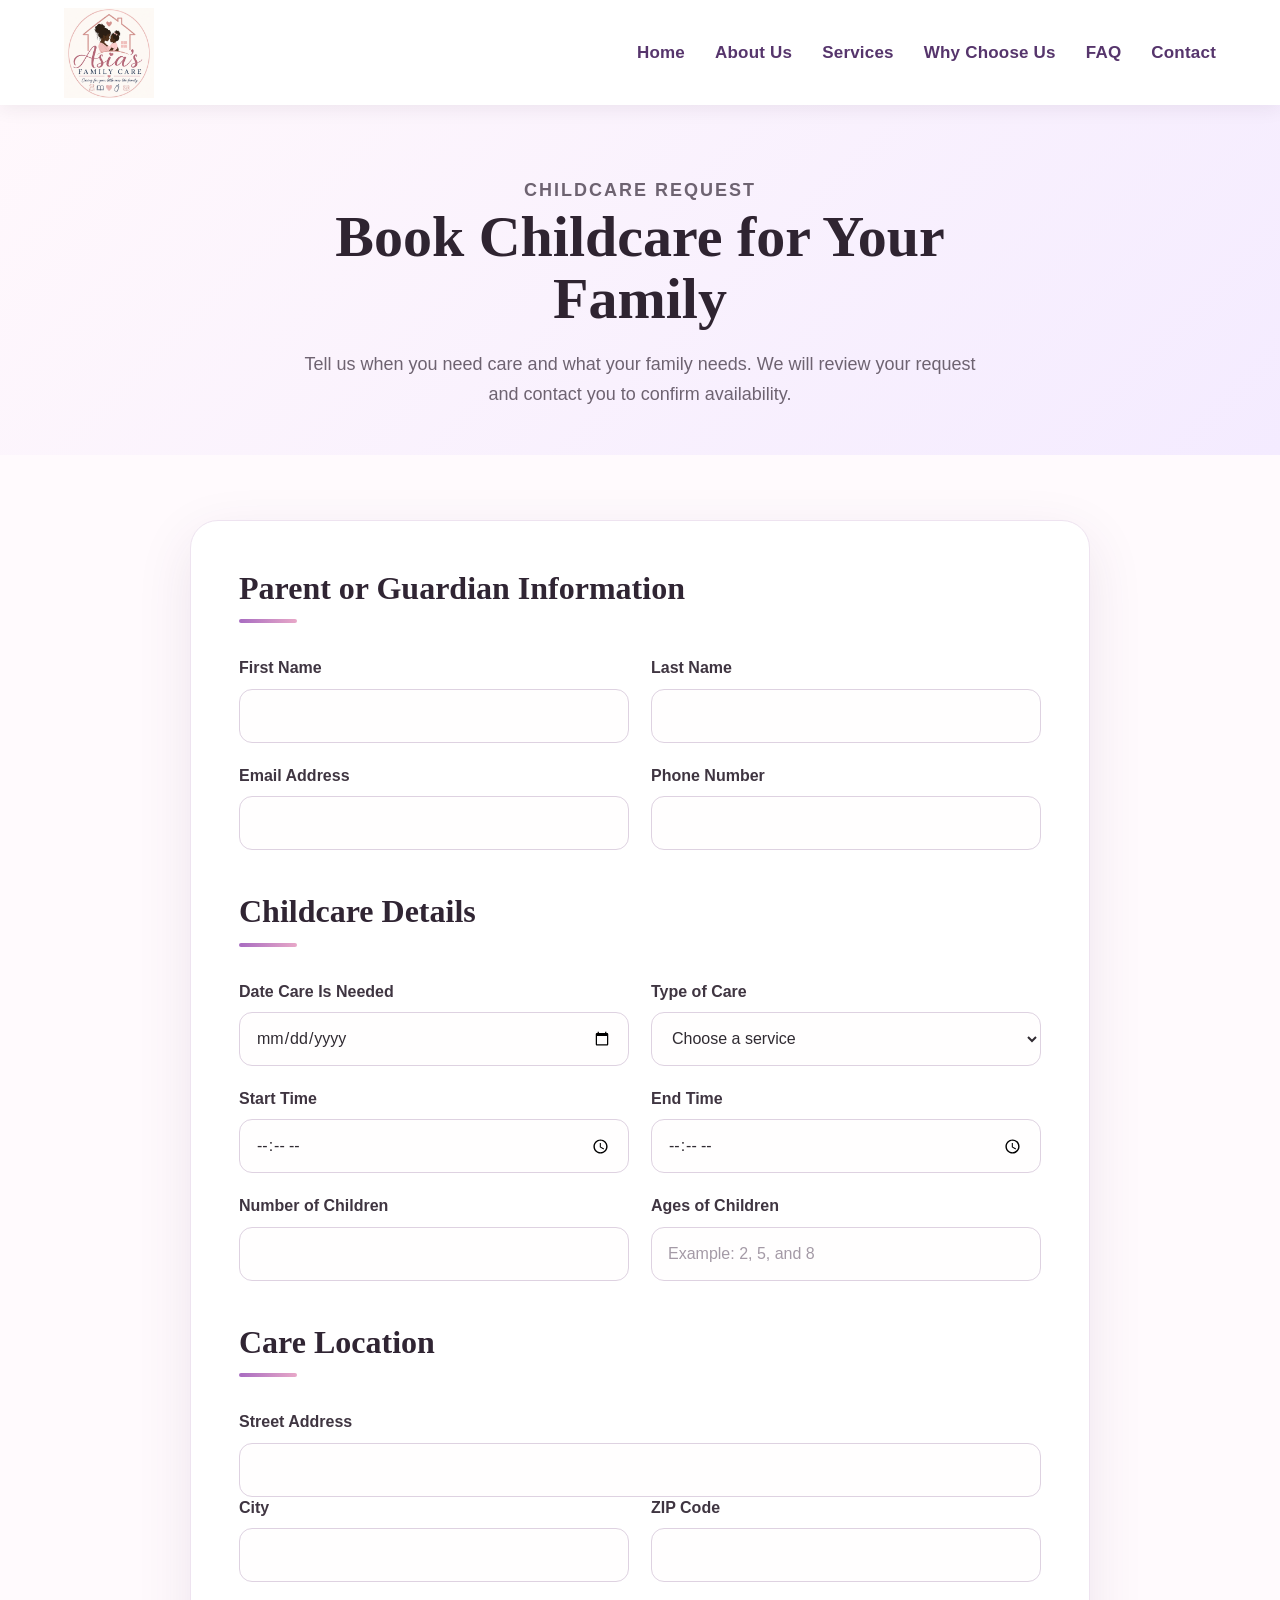
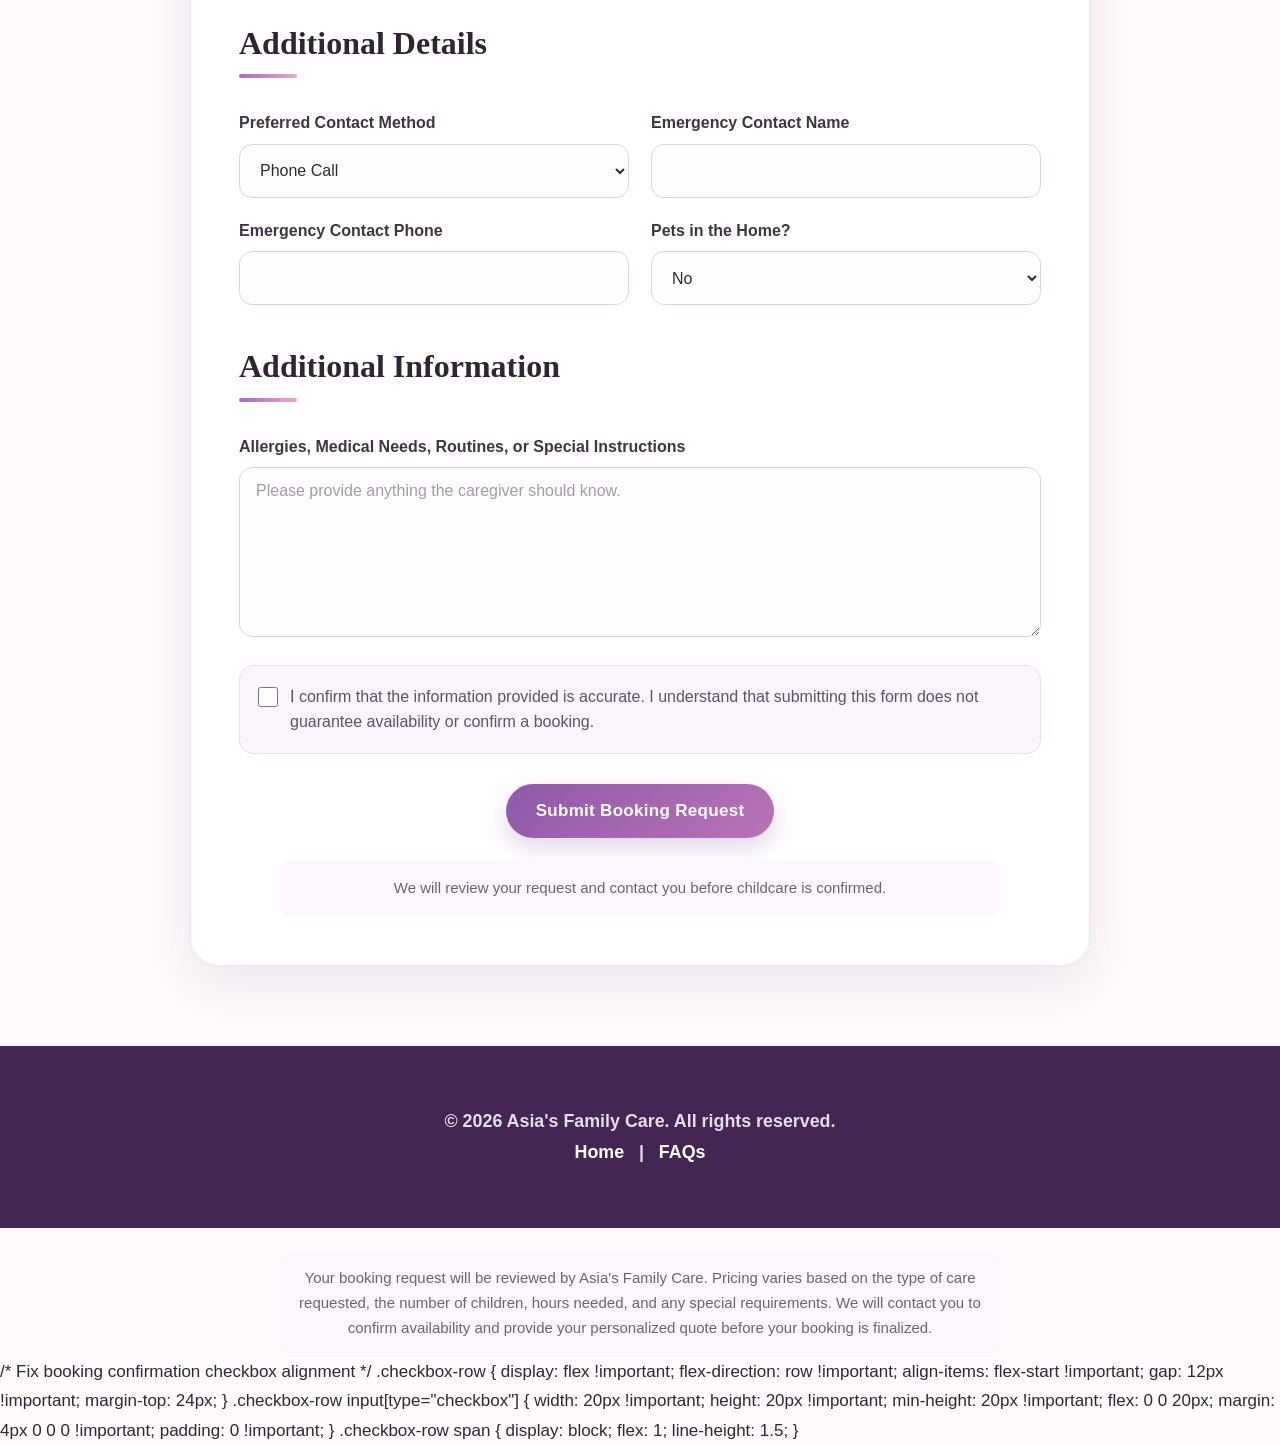
==== commit c6d6d382: "Update book.html" ====
--- a/book.html
+++ b/book.html
@@ -274,23 +274,7 @@
     <option>Yes</option>
   </select>
 </label>
-  <label>
-    Emergency Contact Name
-    <input type="text" name="Emergency Contact Name">
-  </label>
-
-  <label>
-    Emergency Contact Phone
-    <input type="tel" name="Emergency Contact Phone">
-  </label>
-
-  <label>
-    Pets in the Home?
-    <select name="Pets in Home">
-      <option>No</option>
-      <option>Yes</option>
-    </select>
-  </label>
+  
 
 </div>
 
--- a/styles.css
+++ b/styles.css
@@ -1168,3 +1168,263 @@
     text-align: left;
   }
 }
+/* =========================================
+   PROFESSIONAL BOOKING PAGE
+   ========================================= */
+
+.booking-intro {
+  padding: 70px 20px 45px;
+  text-align: center;
+  background: linear-gradient(135deg, #fff8fc 0%, #f4ebff 100%);
+}
+
+.booking-intro .container {
+  max-width: 760px;
+  margin: 0 auto;
+}
+
+.booking-label {
+  margin: 0 0 10px;
+  color: #7b4a91;
+  font-size: 15px;
+  font-weight: 800;
+  letter-spacing: 2px;
+  text-transform: uppercase;
+}
+
+.booking-intro h1 {
+  margin: 0 0 18px;
+  color: #2f2431;
+  font-size: clamp(38px, 6vw, 58px);
+  line-height: 1.08;
+}
+
+.booking-intro p {
+  max-width: 680px;
+  margin: 0 auto;
+  color: #6e6371;
+  font-size: 18px;
+  line-height: 1.7;
+}
+
+.booking-form-section {
+  padding: 65px 20px 80px;
+  background: #fffafd;
+}
+
+.booking-form-section .container {
+  max-width: 1000px;
+  margin: 0 auto;
+}
+
+.booking-form {
+  width: 100%;
+  max-width: 900px;
+  margin: 0 auto;
+  padding: 48px;
+  background: #ffffff;
+  border: 1px solid #eee3f0;
+  border-radius: 28px;
+  box-shadow: 0 18px 55px rgba(77, 42, 91, 0.10);
+  box-sizing: border-box;
+}
+
+.booking-form h2 {
+  position: relative;
+  margin: 42px 0 22px;
+  padding-bottom: 12px;
+  color: #302533;
+  font-size: 32px;
+  line-height: 1.2;
+}
+
+.booking-form h2:first-of-type {
+  margin-top: 0;
+}
+
+.booking-form h2::after {
+  content: "";
+  display: block;
+  width: 58px;
+  height: 4px;
+  margin-top: 12px;
+  border-radius: 20px;
+  background: linear-gradient(90deg, #a86cc1, #e8a8c8);
+}
+
+.form-grid {
+  display: grid;
+  grid-template-columns: repeat(2, minmax(0, 1fr));
+  gap: 22px;
+}
+
+.booking-form label {
+  display: flex;
+  flex-direction: column;
+  gap: 9px;
+  width: 100%;
+  color: #3f3541;
+  font-size: 16px;
+  font-weight: 700;
+  line-height: 1.4;
+}
+
+.booking-form input,
+.booking-form select,
+.booking-form textarea {
+  display: block;
+  width: 100%;
+  min-width: 0;
+  min-height: 54px;
+  padding: 14px 16px;
+  color: #302b32;
+  font-family: inherit;
+  font-size: 16px;
+  font-weight: 500;
+  background: #fffefe;
+  border: 1px solid #ded2e1;
+  border-radius: 13px;
+  outline: none;
+  box-sizing: border-box;
+  transition:
+    border-color 0.2s ease,
+    box-shadow 0.2s ease,
+    transform 0.2s ease;
+}
+
+.booking-form textarea {
+  min-height: 170px;
+  resize: vertical;
+}
+
+.booking-form input::placeholder,
+.booking-form textarea::placeholder {
+  color: #a49aa6;
+}
+
+.booking-form input:focus,
+.booking-form select:focus,
+.booking-form textarea:focus {
+  border-color: #9b63b4;
+  box-shadow: 0 0 0 4px rgba(155, 99, 180, 0.12);
+}
+
+.checkbox-row {
+  display: flex !important;
+  flex-direction: row !important;
+  align-items: flex-start !important;
+  gap: 12px !important;
+  margin: 28px 0 0;
+  padding: 18px;
+  background: #faf5fc;
+  border: 1px solid #eadfee;
+  border-radius: 14px;
+  font-weight: 500 !important;
+}
+
+.checkbox-row input[type="checkbox"] {
+  width: 20px !important;
+  height: 20px !important;
+  min-height: 20px !important;
+  flex: 0 0 20px;
+  margin: 3px 0 0 !important;
+  padding: 0 !important;
+  accent-color: #8d55a7;
+}
+
+.checkbox-row span {
+  display: block;
+  flex: 1;
+  color: #5d5360;
+  line-height: 1.6;
+}
+
+.booking-submit-button {
+  display: block;
+  width: fit-content;
+  min-width: 260px;
+  margin: 30px auto 0;
+  padding: 16px 30px;
+  color: #ffffff;
+  font-size: 17px;
+  font-weight: 800;
+  text-align: center;
+  background: linear-gradient(135deg, #8f59aa, #b973b6);
+  border: none;
+  border-radius: 999px;
+  box-shadow: 0 10px 24px rgba(143, 89, 170, 0.25);
+  cursor: pointer;
+  transition:
+    transform 0.2s ease,
+    box-shadow 0.2s ease;
+}
+
+.booking-submit-button:hover {
+  transform: translateY(-2px);
+  box-shadow: 0 14px 28px rgba(143, 89, 170, 0.32);
+}
+
+.form-note {
+  max-width: 720px;
+  margin: 22px auto 0;
+  padding: 16px 18px;
+  color: #6d6370;
+  font-size: 15px;
+  line-height: 1.65;
+  text-align: center;
+  background: #fbf7fc;
+  border-radius: 12px;
+}
+
+@media (max-width: 700px) {
+  .booking-intro {
+    padding: 48px 18px 32px;
+  }
+
+  .booking-intro h1 {
+    font-size: 38px;
+  }
+
+  .booking-intro p {
+    font-size: 16px;
+  }
+
+  .booking-form-section {
+    padding: 30px 12px 50px;
+  }
+
+  .booking-form {
+    padding: 28px 18px;
+    border-radius: 20px;
+  }
+
+  .form-grid {
+    grid-template-columns: 1fr;
+    gap: 17px;
+  }
+
+  .booking-form h2 {
+    margin-top: 34px;
+    font-size: 29px;
+  }
+
+  .booking-form input,
+  .booking-form select,
+  .booking-form textarea {
+    min-height: 52px;
+    font-size: 16px;
+  }
+
+  .checkbox-row {
+    padding: 15px;
+  }
+
+  .booking-submit-button {
+    width: 100%;
+    min-width: 0;
+  }
+
+  .form-note {
+    text-align: left;
+  }
+}
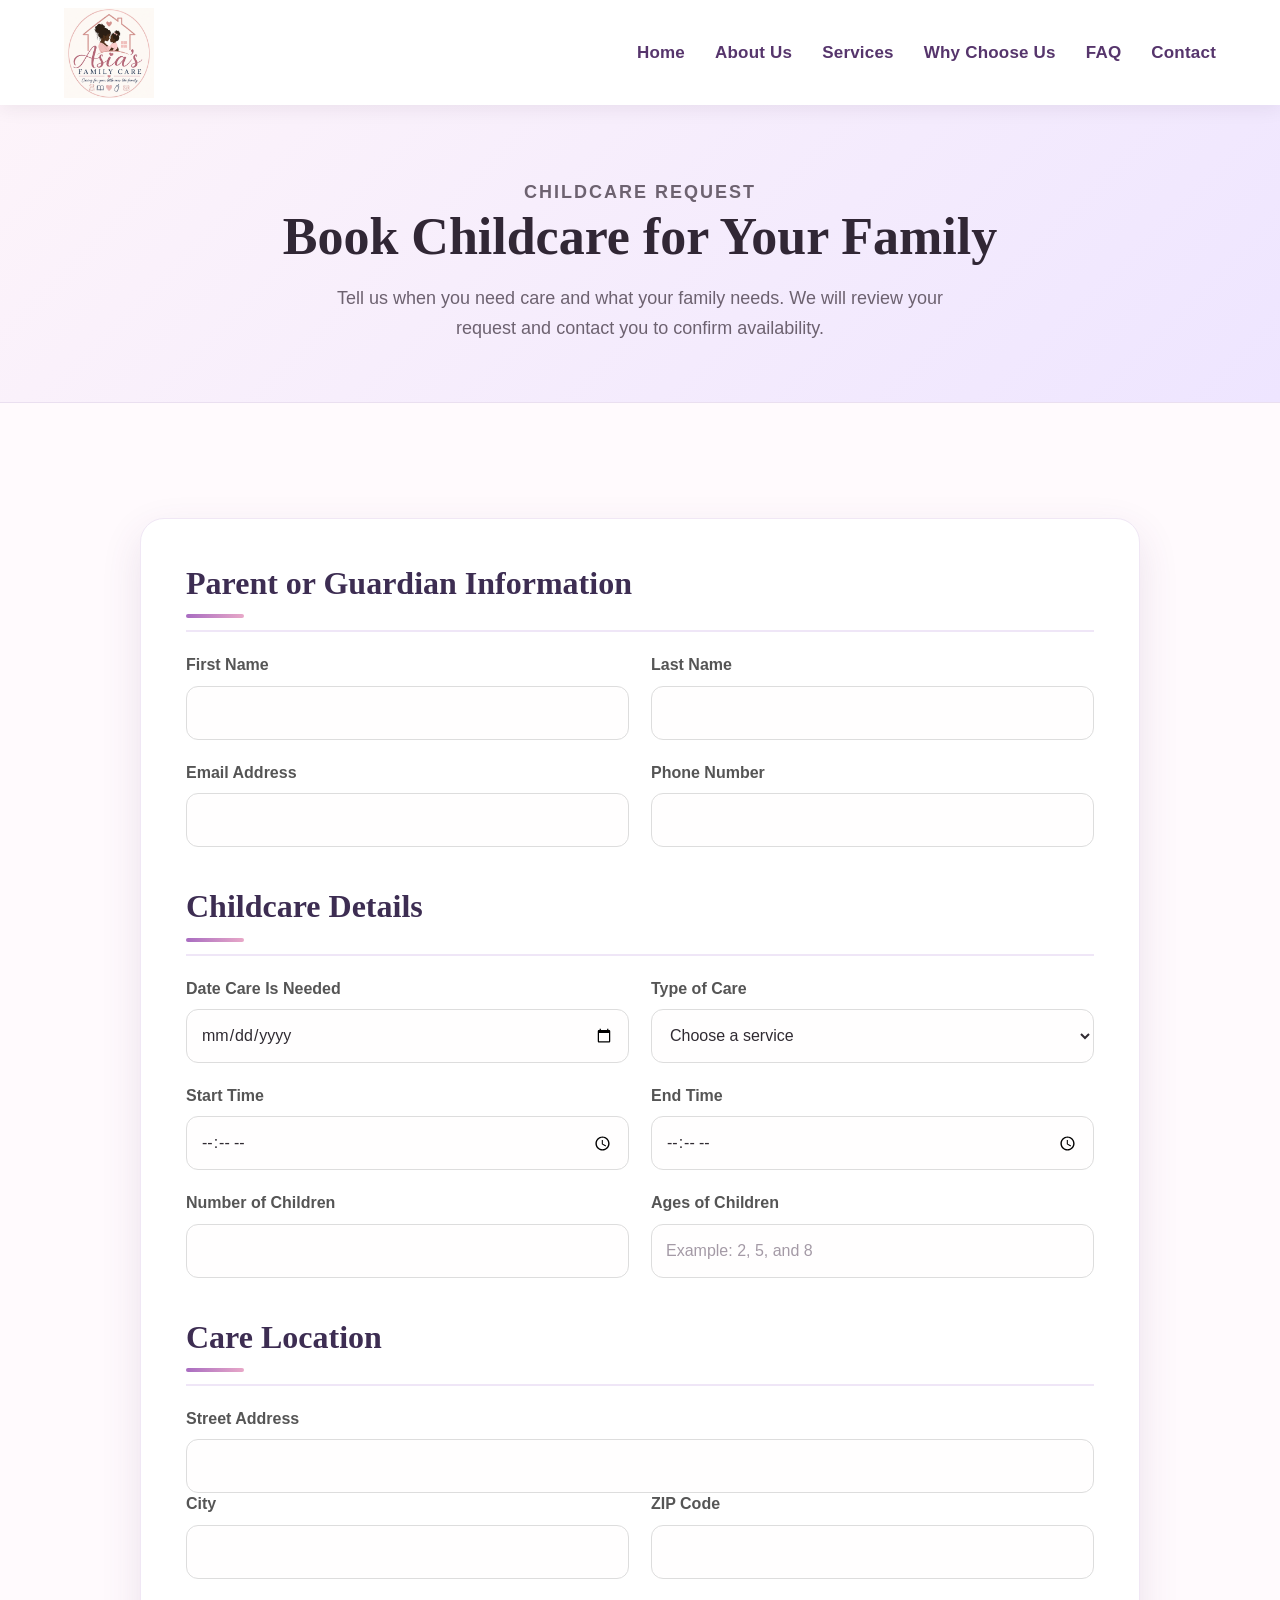
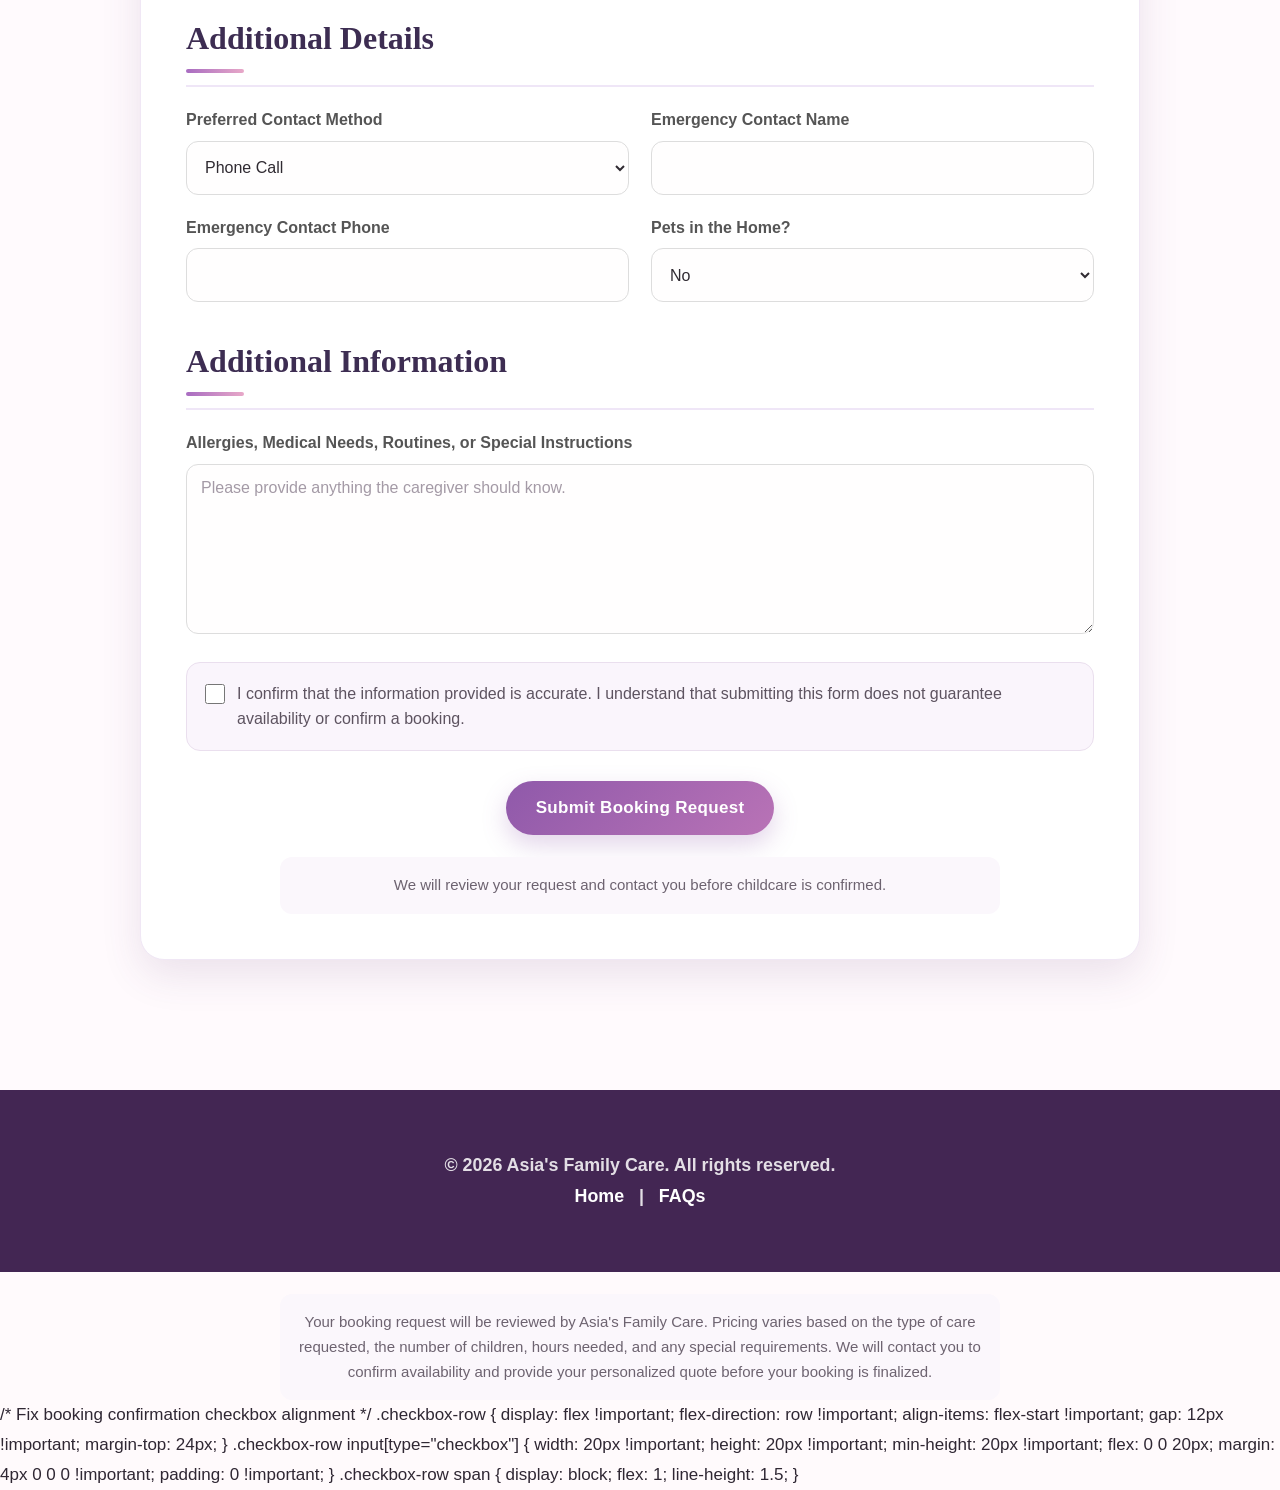
==== commit d2a980e7: "Update book.html" ====
--- a/book.html
+++ b/book.html
@@ -80,7 +80,7 @@
 
         <form
           class="booking-form"
-          action="https://formsubmit.co/asiafamilycare3@gmail.com"
+          action="https://formspree.io/f/mqernorn"
           method="POST"
         >
 
--- a/styles.css
+++ b/styles.css
@@ -1428,3 +1428,101 @@
     text-align: left;
   }
 }
+/* Booking page hero */
+.booking-intro {
+  padding: 72px 20px 58px;
+  text-align: center;
+  background: linear-gradient(135deg, #fdf4fa 0%, #eee5ff 100%);
+  border-bottom: 1px solid #eadff0;
+}
+
+.booking-intro .container {
+  max-width: 760px;
+  margin: 0 auto;
+}
+
+.booking-label {
+  margin: 0 0 12px;
+  color: #8b58a3;
+  font-size: 14px;
+  font-weight: 800;
+  letter-spacing: 2px;
+  text-transform: uppercase;
+}
+
+.booking-intro h1 {
+  margin: 0 0 18px;
+  color: #312735;
+  font-size: 52px;
+  line-height: 1.1;
+}
+
+.booking-intro p {
+  max-width: 650px;
+  margin: 0 auto;
+  color: #6d6270;
+  font-size: 18px;
+  line-height: 1.7;
+}
+
+@media (max-width: 700px) {
+  .booking-intro {
+    padding: 48px 18px 38px;
+  }
+
+  .booking-intro h1 {
+    font-size: 38px;
+  }
+
+  .booking-intro p {
+    font-size: 16px;
+  }
+}
+/* Booking Form Card */
+.booking-form,
+form {
+    max-width: 1000px;
+    margin: 50px auto;
+    background: #ffffff;
+    padding: 45px;
+    border-radius: 24px;
+    box-shadow: 0 15px 40px rgba(88, 49, 110, 0.12);
+    border: 1px solid #f0e7f5;
+}
+
+.booking-form h2,
+form h2 {
+    margin-top: 40px;
+    color: #3d2d52;
+    border-bottom: 2px solid #efe6f7;
+    padding-bottom: 12px;
+}
+
+.booking-form label,
+form label {
+    font-weight: 600;
+    color: #555;
+}
+
+.booking-form input,
+.booking-form select,
+.booking-form textarea,
+form input,
+form select,
+form textarea {
+    border-radius: 12px;
+    border: 1px solid #ddd;
+    padding: 14px;
+    transition: .3s;
+}
+
+.booking-form input:focus,
+.booking-form select:focus,
+.booking-form textarea:focus,
+form input:focus,
+form select:focus,
+form textarea:focus {
+    border-color: #8b58a3;
+    box-shadow: 0 0 0 4px rgba(139,88,163,.15);
+    outline: none;
+}
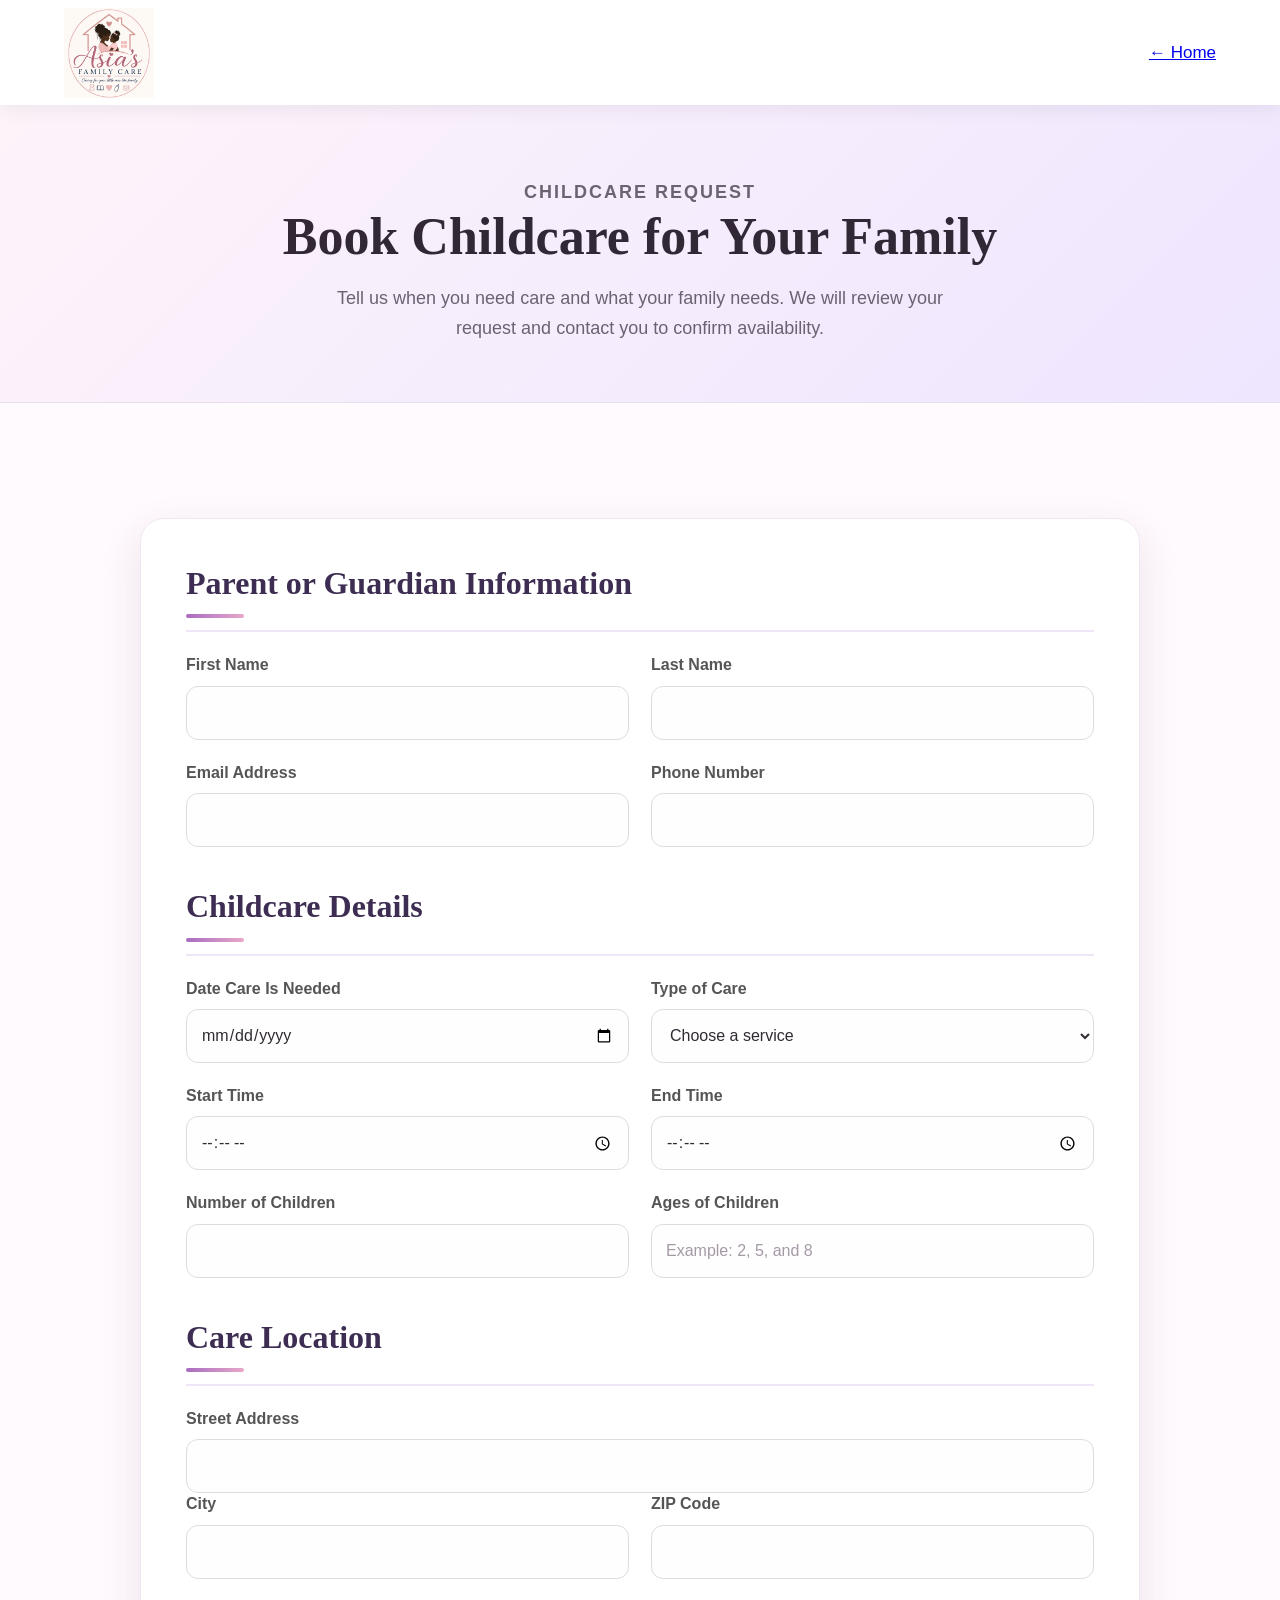
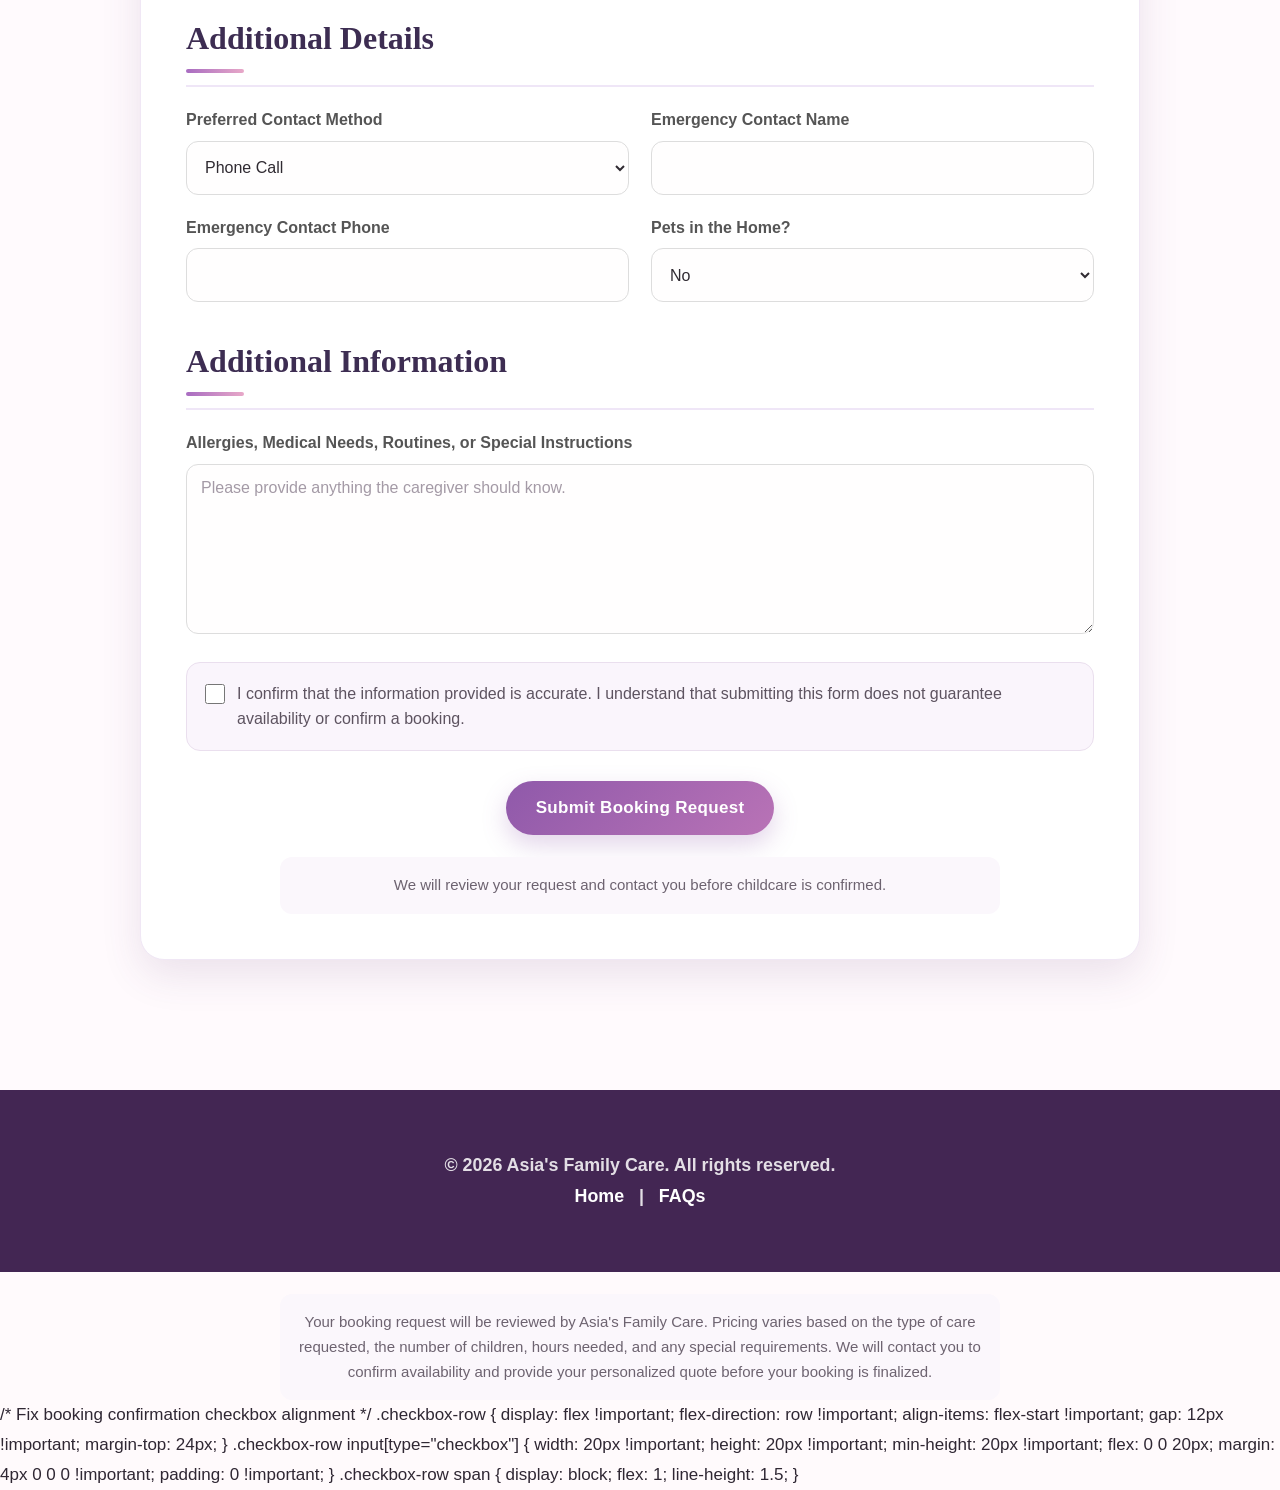
==== commit c00862e6: "Update book.html" ====
--- a/book.html
+++ b/book.html
@@ -37,23 +37,9 @@
         >
       </a>
 
-      <button
-        class="menu-button"
-        type="button"
-        aria-label="Open navigation menu"
-        aria-expanded="false"
-      >
-        <i class="fa-solid fa-bars"></i>
-      </button>
-
-      <nav class="main-nav">
-        <a href="index.html">Home</a>
-        <a href="index.html#about">About Us</a>
-        <a href="index.html#services">Services</a>
-        <a href="index.html#why-choose-us">Why Choose Us</a>
-        <a href="faq.html">FAQ</a>
-        <a href="index.html#contact">Contact</a>
-      </nav>
+      <a href="index.html" class="home-button">
+    ← Home
+</a>
 
     </div>
   </header>
--- a/styles.css
+++ b/styles.css
@@ -1173,14 +1173,30 @@
    ========================================= */
 
 .booking-intro {
-  padding: 70px 20px 45px;
-  text-align: center;
-  background: linear-gradient(135deg, #fff8fc 0%, #f4ebff 100%);
+    padding: 80px 20px 60px;
+    text-align: center;
+    background:
+        radial-gradient(circle at top left, rgba(255, 255, 255, 0.9), transparent 35%),
+        linear-gradient(135deg, #fff4fb 0%, #eee4ff 100%);
+    border-bottom: 1px solid rgba(123, 66, 195, 0.12);
 }
 
 .booking-intro .container {
   max-width: 760px;
   margin: 0 auto;
+}.booking-intro h1 {
+    margin: 12px 0 18px;
+    color: #4f2d67;
+    font-size: 54px;
+    line-height: 1.1;
+}
+
+.booking-intro p {
+    max-width: 680px;
+    margin: 0 auto;
+    color: #665c69;
+    font-size: 19px;
+    line-height: 1.7;
 }
 
 .booking-label {
@@ -1526,3 +1542,304 @@
     box-shadow: 0 0 0 4px rgba(139,88,163,.15);
     outline: none;
 }
+/* Fix Why Choose Us section */
+.why-choose-us {
+  padding: 70px 20px;
+  background: linear-gradient(135deg, #8f5cc2 0%, #6f3f93 100%);
+  color: #ffffff;
+}
+
+.why-choose-us .container {
+  max-width: 1100px;
+  margin: 0 auto;
+}
+
+.why-choose-us h2 {
+  margin: 0 0 45px;
+  text-align: center;
+  color: #ffffff;
+  font-size: 46px;
+  line-height: 1.15;
+}
+
+.why-choose-grid {
+  display: grid;
+  grid-template-columns: repeat(2, minmax(0, 1fr));
+  gap: 24px;
+}
+
+.why-choose-item {
+  padding: 26px;
+  background: rgba(255, 255, 255, 0.12);
+  border: 1px solid rgba(255, 255, 255, 0.22);
+  border-radius: 20px;
+}
+
+.why-choose-item i,
+.why-choose-icon {
+  display: block;
+  margin-bottom: 14px;
+  color: #ffffff;
+  font-size: 28px;
+}
+
+.why-choose-item h3 {
+  margin: 0 0 10px;
+  color: #ffffff;
+  font-size: 27px;
+  line-height: 1.2;
+}
+
+.why-choose-item p {
+  margin: 0;
+  color: #ffffff;
+  font-size: 18px;
+  line-height: 1.6;
+}
+
+@media (max-width: 700px) {
+  .why-choose-us {
+    padding: 48px 18px;
+  }
+
+  .why-choose-us h2 {
+    margin-bottom: 30px;
+    font-size: 36px;
+  }
+
+  .why-choose-grid {
+    grid-template-columns: 1fr;
+    gap: 16px;
+  }
+
+  .why-choose-item {
+    padding: 22px;
+  }
+
+  .why-choose-item h3 {
+    font-size: 25px;
+  }
+
+  .why-choose-item p {
+    font-size: 17px;
+  }
+}
+/* Mobile fix for Why Choose Us */
+#why-choose-us {
+  padding: 60px 20px;
+  background: linear-gradient(135deg, #8e5aba 0%, #6d3f8d 100%);
+  color: #ffffff;
+}
+
+#why-choose-us h2 {
+  margin: 0 0 32px;
+  text-align: center;
+  color: #ffffff;
+  font-size: 38px;
+  line-height: 1.15;
+}
+
+#why-choose-us .benefits-grid {
+  display: grid;
+  grid-template-columns: repeat(2, minmax(0, 1fr));
+  gap: 22px;
+}
+
+#why-choose-us .benefit {
+  padding: 24px;
+  background: rgba(255, 255, 255, 0.12);
+  border: 1px solid rgba(255, 255, 255, 0.22);
+  border-radius: 20px;
+}
+
+#why-choose-us .benefit-icon {
+  margin-bottom: 14px;
+  font-size: 28px;
+  line-height: 1;
+  color: #ffffff;
+}
+
+#why-choose-us .benefit-icon i {
+  font-size: 28px;
+}
+
+#why-choose-us .benefit h3 {
+  margin: 0 0 10px;
+  color: #ffffff;
+  font-size: 27px;
+  line-height: 1.2;
+}
+
+#why-choose-us .benefit p {
+  margin: 0;
+  color: #ffffff;
+  font-size: 18px;
+  line-height: 1.6;
+}
+
+@media (max-width: 700px) {
+  #why-choose-us {
+    padding: 48px 18px;
+    scroll-margin-top: 110px;
+  }
+
+  #why-choose-us h2 {
+    font-size: 34px;
+    margin-bottom: 28px;
+  }
+
+  #why-choose-us .benefits-grid {
+    grid-template-columns: 1fr;
+    gap: 16px;
+  }
+
+  #why-choose-us .benefit {
+    padding: 22px;
+  }
+
+  #why-choose-us .benefit h3 {
+    font-size: 25px;
+  }
+
+  #why-choose-us .benefit p {
+    font-size: 17px;
+  }
+}
+/* Force-fix Why Families Choose Us */
+section#why-choose-us {
+  padding: 60px 18px !important;
+  background: linear-gradient(135deg, #8c59b5, #653b82) !important;
+  scroll-margin-top: 115px;
+}
+
+section#why-choose-us .container {
+  max-width: 1100px;
+  margin: 0 auto;
+}
+
+section#why-choose-us .section-heading {
+  margin: 0 0 30px !important;
+  text-align: center !important;
+}
+
+section#why-choose-us .section-heading h2 {
+  margin: 0 !important;
+  color: white !important;
+  font-size: 36px !important;
+  line-height: 1.2 !important;
+}
+
+section#why-choose-us article.benefit {
+  display: block !important;
+  margin: 0 0 18px !important;
+  padding: 24px !important;
+  background: rgba(255, 255, 255, 0.13) !important;
+  border: 1px solid rgba(255, 255, 255, 0.25) !important;
+  border-radius: 20px !important;
+}
+
+section#why-choose-us .benefit-icon {
+  margin: 0 0 14px !important;
+  color: white !important;
+  font-size: 27px !important;
+  line-height: 1 !important;
+}
+
+section#why-choose-us article.benefit h3 {
+  margin: 0 0 9px !important;
+  color: white !important;
+  font-size: 25px !important;
+  line-height: 1.25 !important;
+}
+
+section#why-choose-us article.benefit p {
+  margin: 0 !important;
+  color: white !important;
+  font-size: 17px !important;
+  line-height: 1.6 !important;
+}
+@media (max-width: 700px) {
+  #why-choose-us {
+    padding: 50px 18px !important;
+  }
+
+  #why-choose-us .section-heading {
+    margin-bottom: 28px !important;
+  }
+
+  #why-choose-us .section-heading h2 {
+    font-size: 34px !important;
+    text-align: center !important;
+    color: #ffffff !important;
+  }
+
+  #why-choose-us .benefit {
+    display: block !important;
+    width: 100% !important;
+    margin: 0 0 18px !important;
+    padding: 22px !important;
+    background: rgba(255, 255, 255, 0.14) !important;
+    border: 1px solid rgba(255, 255, 255, 0.28) !important;
+    border-radius: 18px !important;
+    box-sizing: border-box !important;
+  }
+
+  #why-choose-us .benefit-icon {
+    margin-bottom: 12px !important;
+    font-size: 26px !important;
+  }
+
+  #why-choose-us .benefit h3 {
+    margin: 0 0 8px !important;
+    font-size: 25px !important;
+    color: #ffffff !important;
+  }
+
+  #why-choose-us .benefit p {
+    margin: 0 !important;
+    font-size: 17px !important;
+    line-height: 1.55 !important;
+    color: #ffffff !
+}important;
+  }
+#why-choose-us {
+    scroll-margin-top: 230px !important;
+}
+
+}
+#why-choose-us .benefit-icon {
+    width: 72px;
+    height: 72px;
+    margin: 0 0 20px;
+    border-radius: 50%;
+    background: linear-gradient(145deg, #fbe7ff, #f6d8ff);
+    display: flex;
+    align-items: center;
+    justify-content: center;
+    box-shadow:
+        0 0 18px rgba(255, 210, 245, 0.9),
+        0 0 40px rgba(190, 120, 255, 0.35);
+}
+
+#why-choose-us .benefit-icon i {
+    font-size: 34px;
+    color: #7b42c3;
+}
+#why-choose-us .benefit-icon {
+    width: 72px;
+    height: 72px;
+    margin: 0 0 20px;
+    border-radius: 50%;
+    background: linear-gradient(145deg, #fbe7ff, #f6d8ff);
+    display: flex;
+    align-items: center;
+    justify-content: center;
+    box-shadow:
+        0 0 18px rgba(255, 210, 245, 0.9),
+        0 0 40px rgba(190, 120, 255, 0.35);
+}
+
+#why-choose-us .benefit-icon i {
+    font-size: 34px;
+    color: #7b42c3;
+}
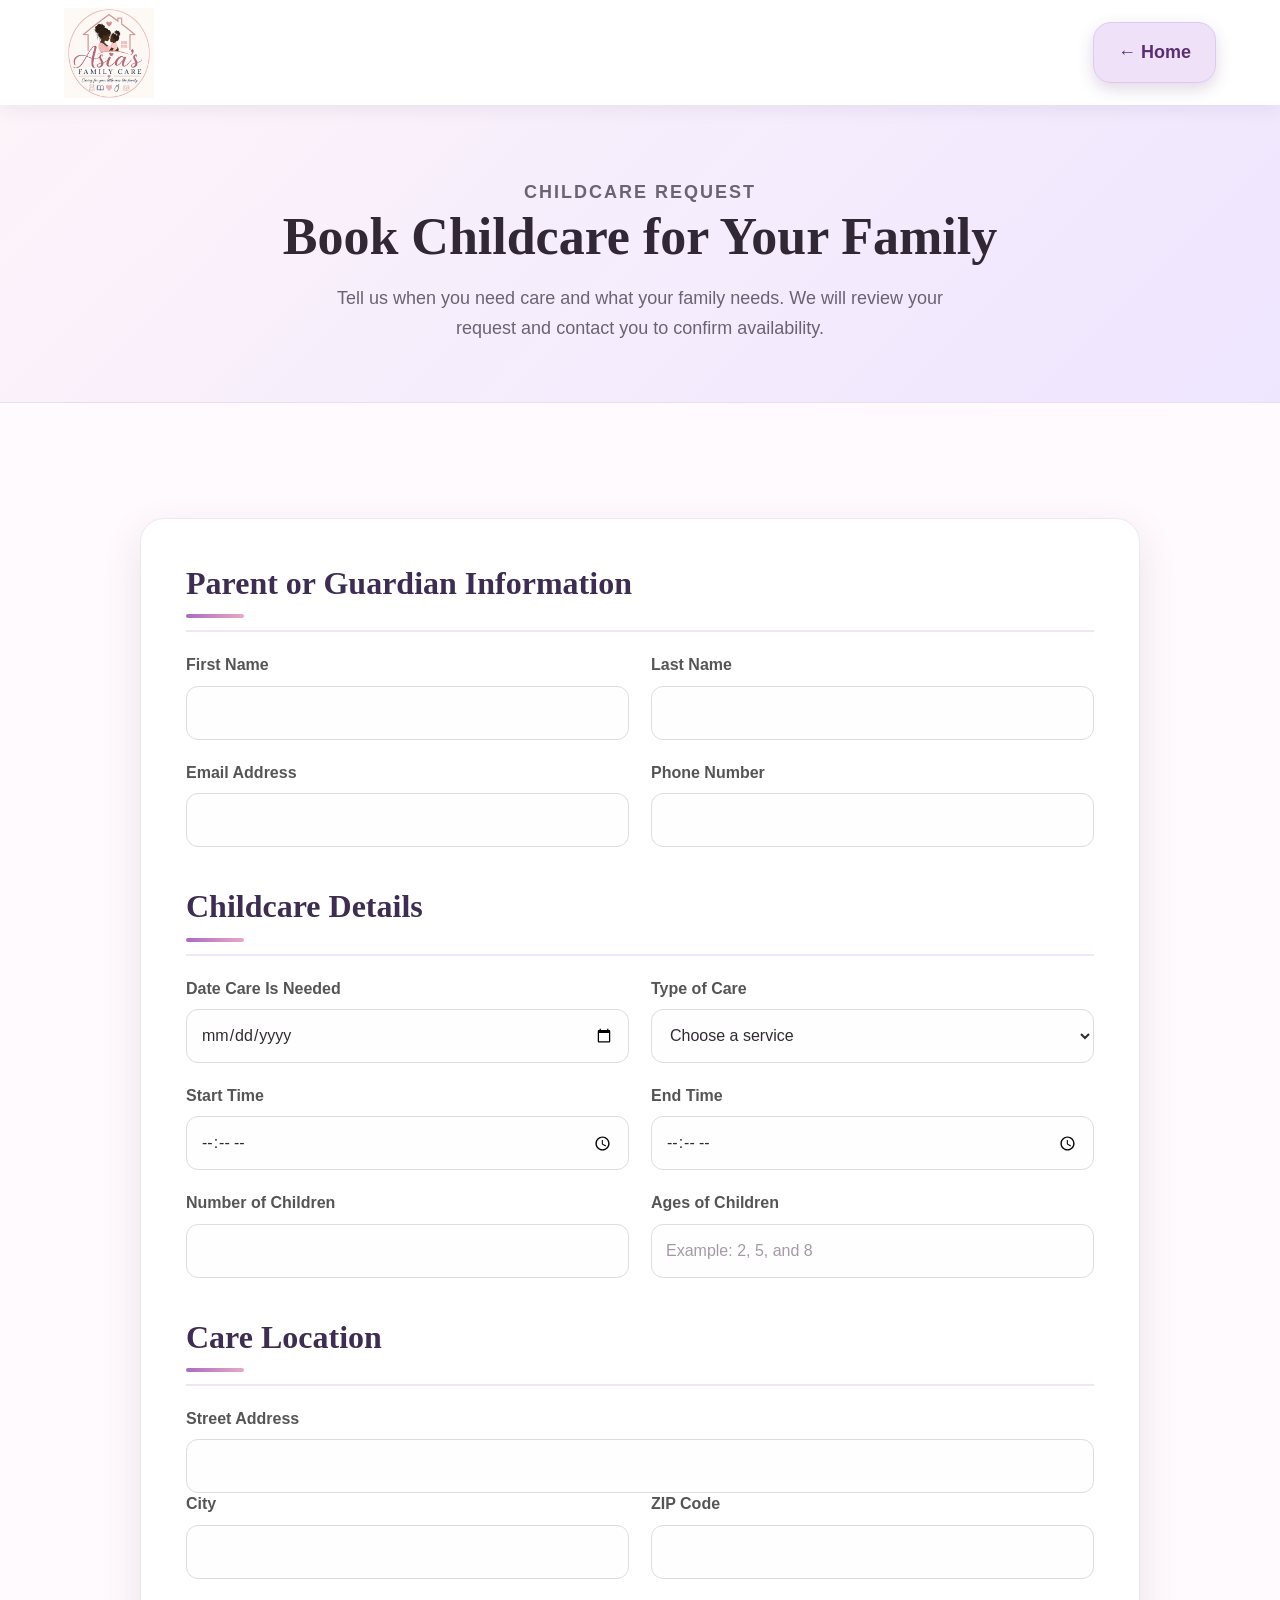
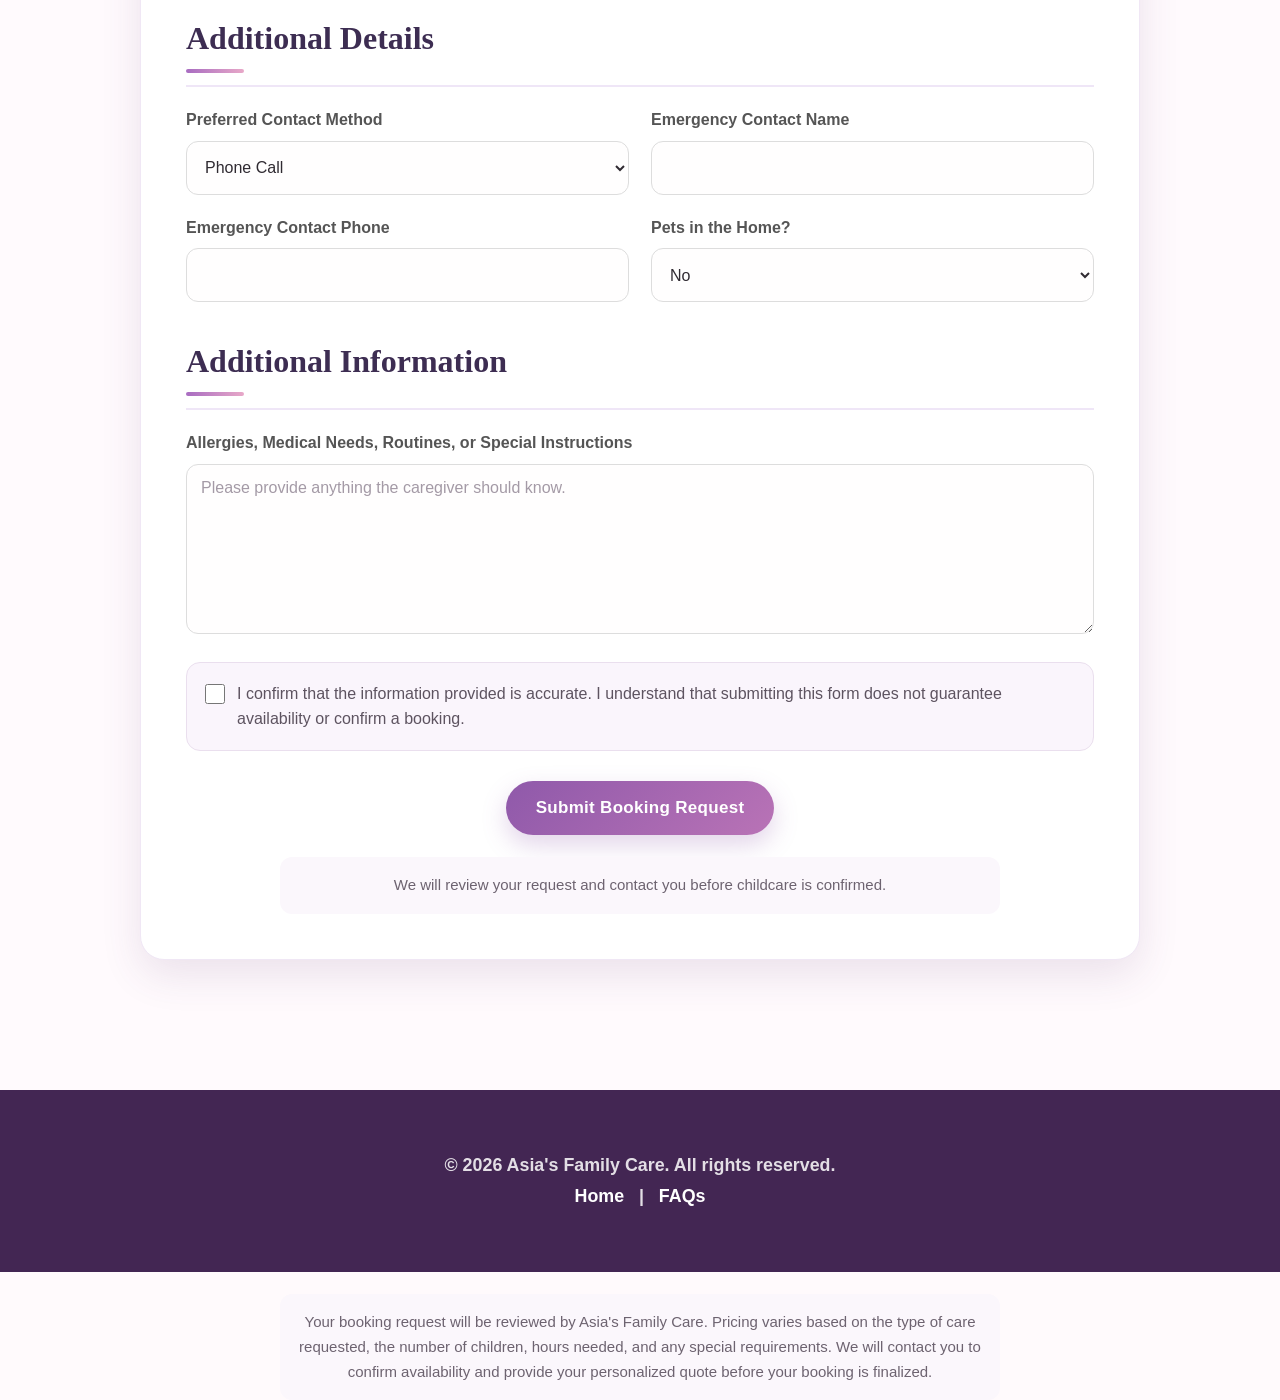
==== commit 868359bc: "Update book.html" ====
--- a/book.html
+++ b/book.html
@@ -330,26 +330,3 @@
 <p class="form-note">
   Your booking request will be reviewed by Asia's Family Care. Pricing varies based on the type of care requested, the number of children, hours needed, and any special requirements. We will contact you to confirm availability and provide your personalized quote before your booking is finalized.
 </p>
-/* Fix booking confirmation checkbox alignment */
-.checkbox-row {
-  display: flex !important;
-  flex-direction: row !important;
-  align-items: flex-start !important;
-  gap: 12px !important;
-  margin-top: 24px;
-}
-
-.checkbox-row input[type="checkbox"] {
-  width: 20px !important;
-  height: 20px !important;
-  min-height: 20px !important;
-  flex: 0 0 20px;
-  margin: 4px 0 0 0 !important;
-  padding: 0 !important;
-}
-
-.checkbox-row span {
-  display: block;
-  flex: 1;
-  line-height: 1.5;
-}
--- a/styles.css
+++ b/styles.css
@@ -1843,3 +1843,44 @@
     font-size: 34px;
     color: #7b42c3;
 }
+.home-button {
+    display: inline-flex;
+    align-items: center;
+    justify-content: center;
+    padding: 14px 22px;
+    background: linear-gradient(135deg, #e9d8f7, #d8b7f0);
+    color: #5a2d82;
+    font-weight: 700;
+    text-decoration: none;
+    border-radius: 18px;
+    box-shadow: 0 8px 20px rgba(138, 79, 255, 0.25);
+    transition: all 0.3s ease;
+}
+
+.home-button:hover {
+    transform: translateY(-2px);
+    box-shadow: 0 12px 28px rgba(138, 79, 255, 0.35);
+}
+.home-button {
+  display: inline-flex;
+  align-items: center;
+  justify-content: center;
+  padding: 14px 24px;
+  background: #efe2f8;
+  color: #5b2f72;
+  font-size: 18px;
+  font-weight: 700;
+  text-decoration: none;
+  border-radius: 18px;
+  border: 1px solid #e0c9ee;
+  box-shadow: 0 6px 16px rgba(91, 47, 114, 0.18);
+}
+
+.home-button:visited {
+  color: #5b2f72;
+}
+
+.home-button:hover {
+  background: #e4d0f1;
+  text-decoration: none;
+}
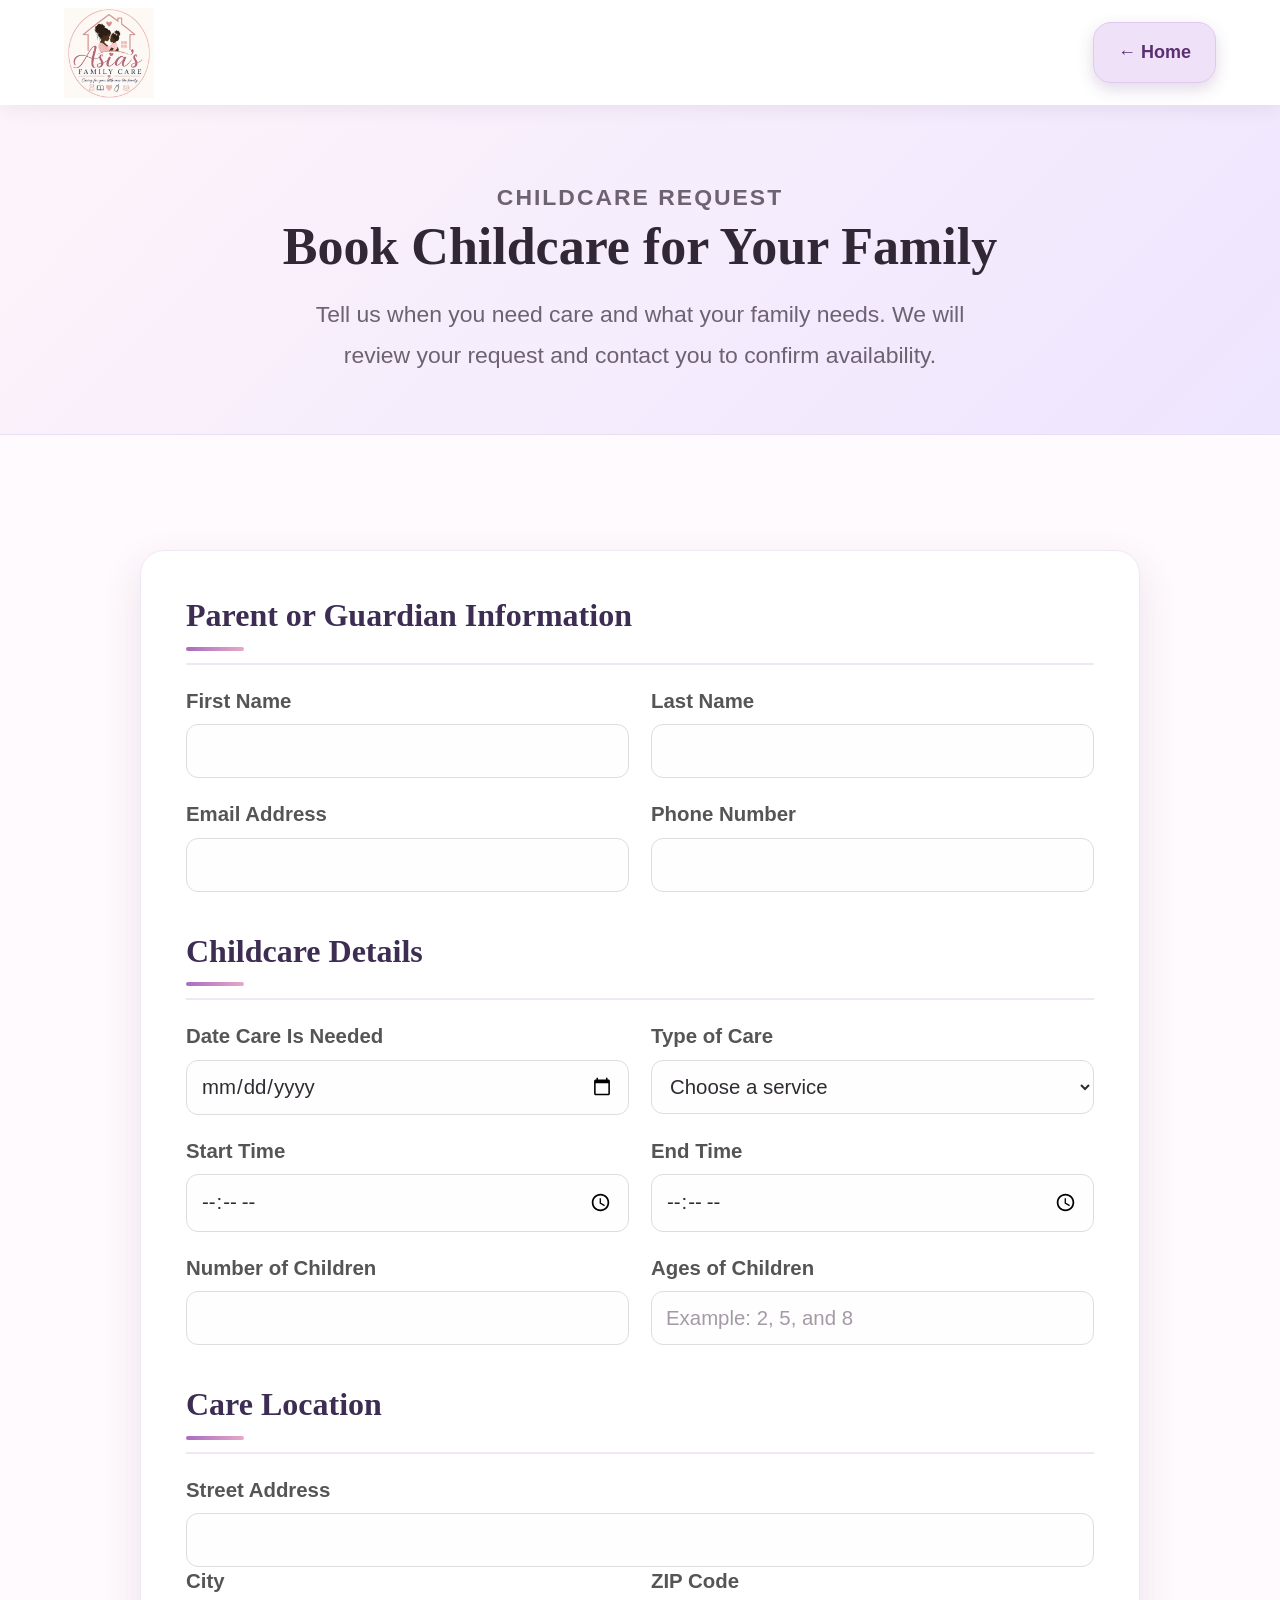
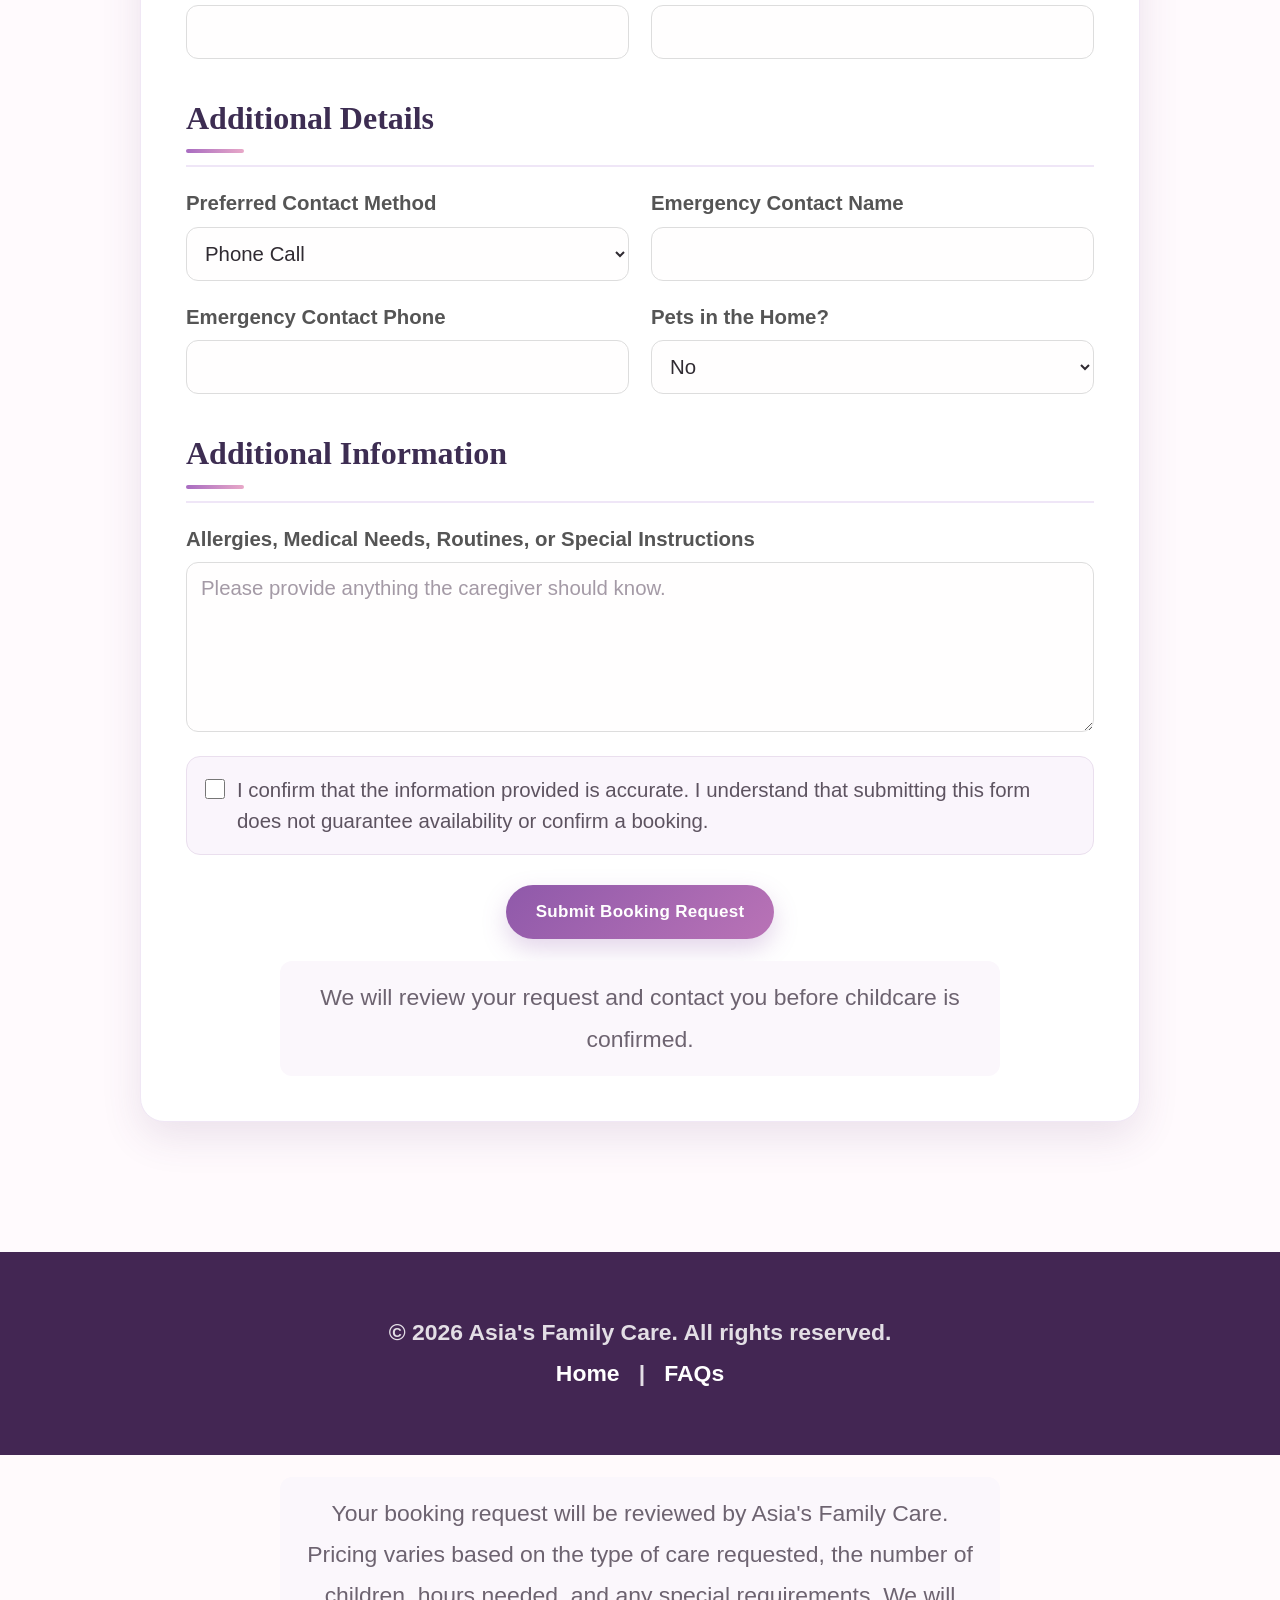
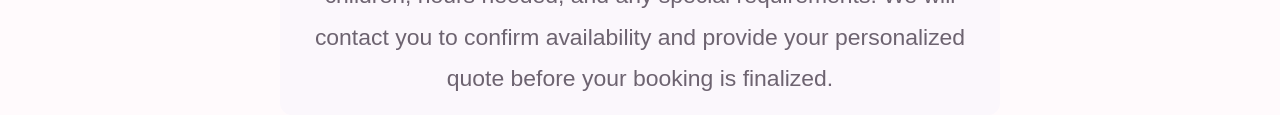
==== commit 9558b170: "Update book.html" ====
--- a/book.html
+++ b/book.html
@@ -2,6 +2,15 @@
 <html lang="en">
 
 <head>
+  <!-- Google tag (gtag.js) -->
+<script async src="https://www.googletagmanager.com/gtag/js?id=G-EG0H55MRP1"></script>
+<script>
+  window.dataLayer = window.dataLayer || [];
+  function gtag(){dataLayer.push(arguments);}
+  gtag('js', new Date());
+
+  gtag('config', 'G-EG0H55MRP1');
+</script>
   <meta charset="UTF-8">
 
   <meta
--- a/styles.css
+++ b/styles.css
@@ -756,7 +756,26 @@
 body {
   font-weight: 500;
 }
-
+/* Larger text across the entire website */
+p {
+    font-size: 1.25rem;
+    line-height: 1.8;
+}
+
+li {
+    font-size: 1.25rem;
+    line-height: 1.8;
+}
+
+label {
+    font-size: 1.15rem;
+}
+
+input,
+textarea,
+select {
+    font-size: 1.15rem;
+}
 .hero h1 {
   font-weight: 900;
   letter-spacing: -1px;
@@ -1884,3 +1903,216 @@
   background: #e4d0f1;
   text-decoration: none;
 }
+/* Fix booking confirmation checkbox alignment */
+.checkbox-row {
+  display: flex !important;
+  flex-direction: row !important;
+  align-items: flex-start !important;
+  gap: 12px !important;
+  margin-top: 24px;
+}
+
+.checkbox-row input[type="checkbox"] {
+  width: 20px !important;
+  height: 20px !important;
+  min-height: 20px !important;
+  flex: 0 0 20px;
+  margin: 4px 0 0 0 !important;
+  padding: 0 !important;
+}
+
+.checkbox-row span {
+  display: block;
+  flex: 1;
+  line-height: 1.5;
+}
+.floating-actions {
+    position: fixed;
+    bottom: 12px;
+    left: 50%;
+    transform: translateX(-50%);
+    display: flex;
+    gap: 10px;
+    z-index: 9999;
+}
+
+.floating-call,
+.floating-book {
+    padding: 10px 16px;
+    border-radius: 999px;
+    font-size: 14px;
+    font-weight: 700;
+    min-width: 120px;
+    justify-content: center;
+}
+
+@media (max-width: 768px) {
+    .floating-call,
+    .floating-book {
+        min-width: 110px;
+        padding: 10px 14px;
+        font-size: 14px;
+    }
+}
+/* Social Media Icons */
+.social-link {
+    display: inline-flex;
+    align-items: center;
+    gap: 10px;
+    color: white;
+    text-decoration: none;
+    font-weight: 600;
+    font-size: 18px;
+    transition: all 0.3s ease;
+}
+
+.social-link i {
+    color: #f5c6ff;
+    font-size: 22px;
+}
+
+.social-link:hover {
+    color: #f5c6ff;
+    transform: translateX(4px);
+}
+.footer-links {
+  display: grid;
+  grid-template-columns: repeat(2, auto);
+  justify-content: center;
+  gap: 12px 24px;
+  margin-top: 15px;
+}
+
+.footer-links a {
+  color: white;
+  text-decoration: none;
+  font-weight: 600;
+}
+
+@media (max-width: 500px) {
+  .footer-links {
+    grid-template-columns: 1fr 1fr;
+    width: 90%;
+    margin: 15px auto 0;
+  }
+}
+.floating-actions {
+  position: fixed;
+  left: 50%;
+  bottom: 12px;
+  transform: translateX(-50%);
+  display: flex;
+  gap: 10px;
+  z-index: 9999;
+}
+
+.floating-call,
+.floating-book {
+  display: inline-flex;
+  align-items: center;
+  justify-content: center;
+  min-width: 120px;
+  padding: 10px 16px;
+  border-radius: 999px;
+  font-size: 14px;
+  font-weight: 700;
+  text-decoration: none;
+  box-shadow: 0 8px 20px rgba(0, 0, 0, 0.18);
+}
+
+.floating-call {
+  background: white;
+  color: #5b2f72;
+  border: 2px solid #d9bdf2;
+}
+
+.floating-book {
+  background: linear-gradient(135deg, #8a4fff, #6d2fd5);
+  color: white;
+}
+/* Force larger subtext across the whole website */
+body p,
+body li,
+body .section-heading p,
+body .service-card p,
+body .about-preview p,
+body .faq-preview p,
+body .home-booking p,
+body .booking-card p {
+  font-size: 1.35rem !important;
+  line-height: 1.8 !important;
+}
+
+body label,
+body input,
+body textarea,
+body select {
+  font-size: 1.2rem !important;
+}
+/* Fix hero layout on laptops and desktops */
+@media (min-width: 900px) {
+  .hero {
+    padding: 70px 30px;
+  }
+
+  .hero-grid {
+    grid-template-columns: minmax(0, 1fr) minmax(0, 1fr);
+    gap: 40px;
+    max-width: 1200px;
+    margin: 0 auto;
+  }
+
+  .hero h1 {
+    max-width: 100%;
+    font-size: clamp(2.7rem, 4vw, 4rem);
+    overflow-wrap: break-word;
+  }
+
+  .hero p {
+    max-width: 100%;
+  }
+
+  .hero img {
+    width: 100%;
+    max-width: 600px;
+    margin: 0 auto;
+  }
+}
+/* Fix hero layout on laptops and desktops */
+@media (min-width: 900px) {
+  .hero {
+    padding: 70px 30px;
+  }
+
+  .hero-grid {
+    grid-template-columns: minmax(0, 1fr) minmax(0, 1fr);
+    gap: 40px;
+    max-width: 1200px;
+    margin: 0 auto;
+  }
+
+  .hero h1 {
+    max-width: 100%;
+    font-size: clamp(2.7rem, 4vw, 4rem);
+    overflow-wrap: break-word;
+  }
+
+  .hero p {
+    max-width: 100%;
+  }
+
+  .hero img {
+    width: 100%;
+    max-width: 600px;
+    margin: 0 auto;
+  }
+}
+/* Keep hero image sharp on laptops */
+@media (min-width: 900px) {
+  .hero img {
+    width: 100%;
+    max-width: 520px;
+    height: auto;
+    object-fit: cover;
+  }
+}
